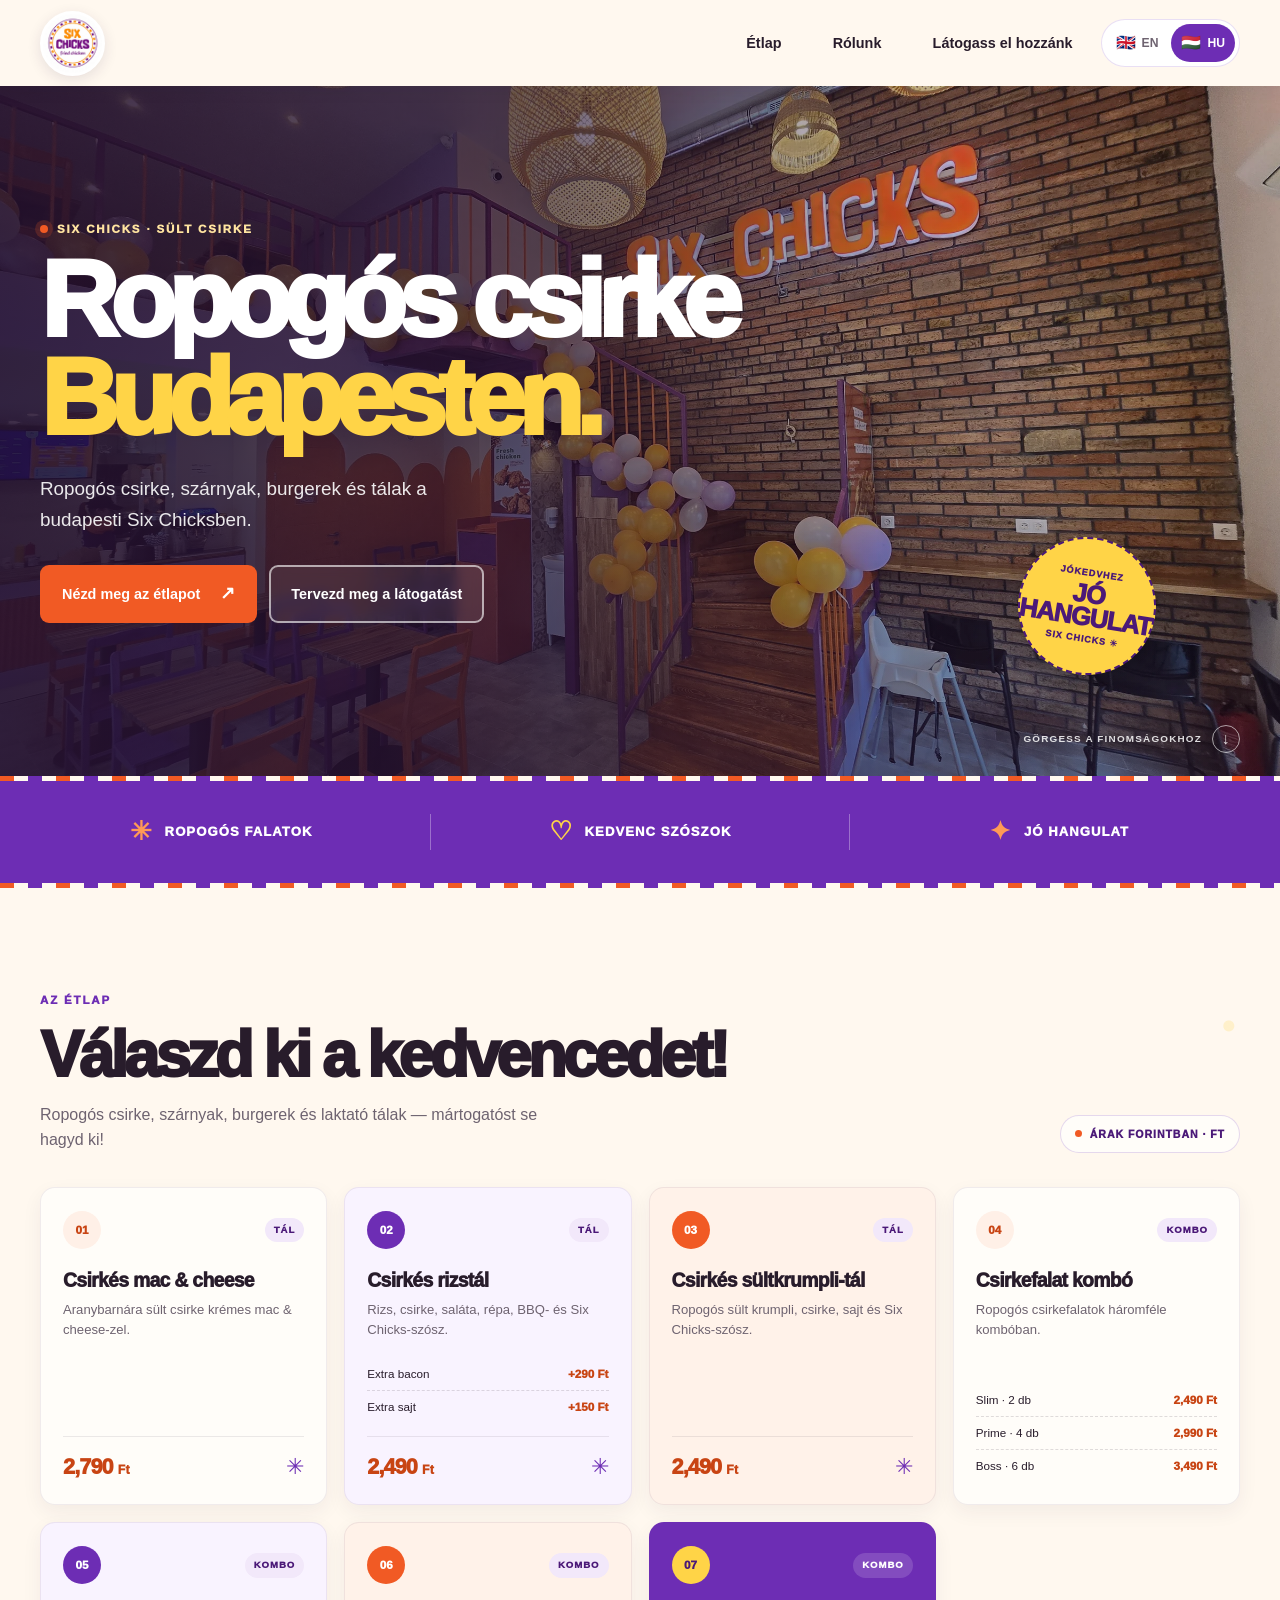
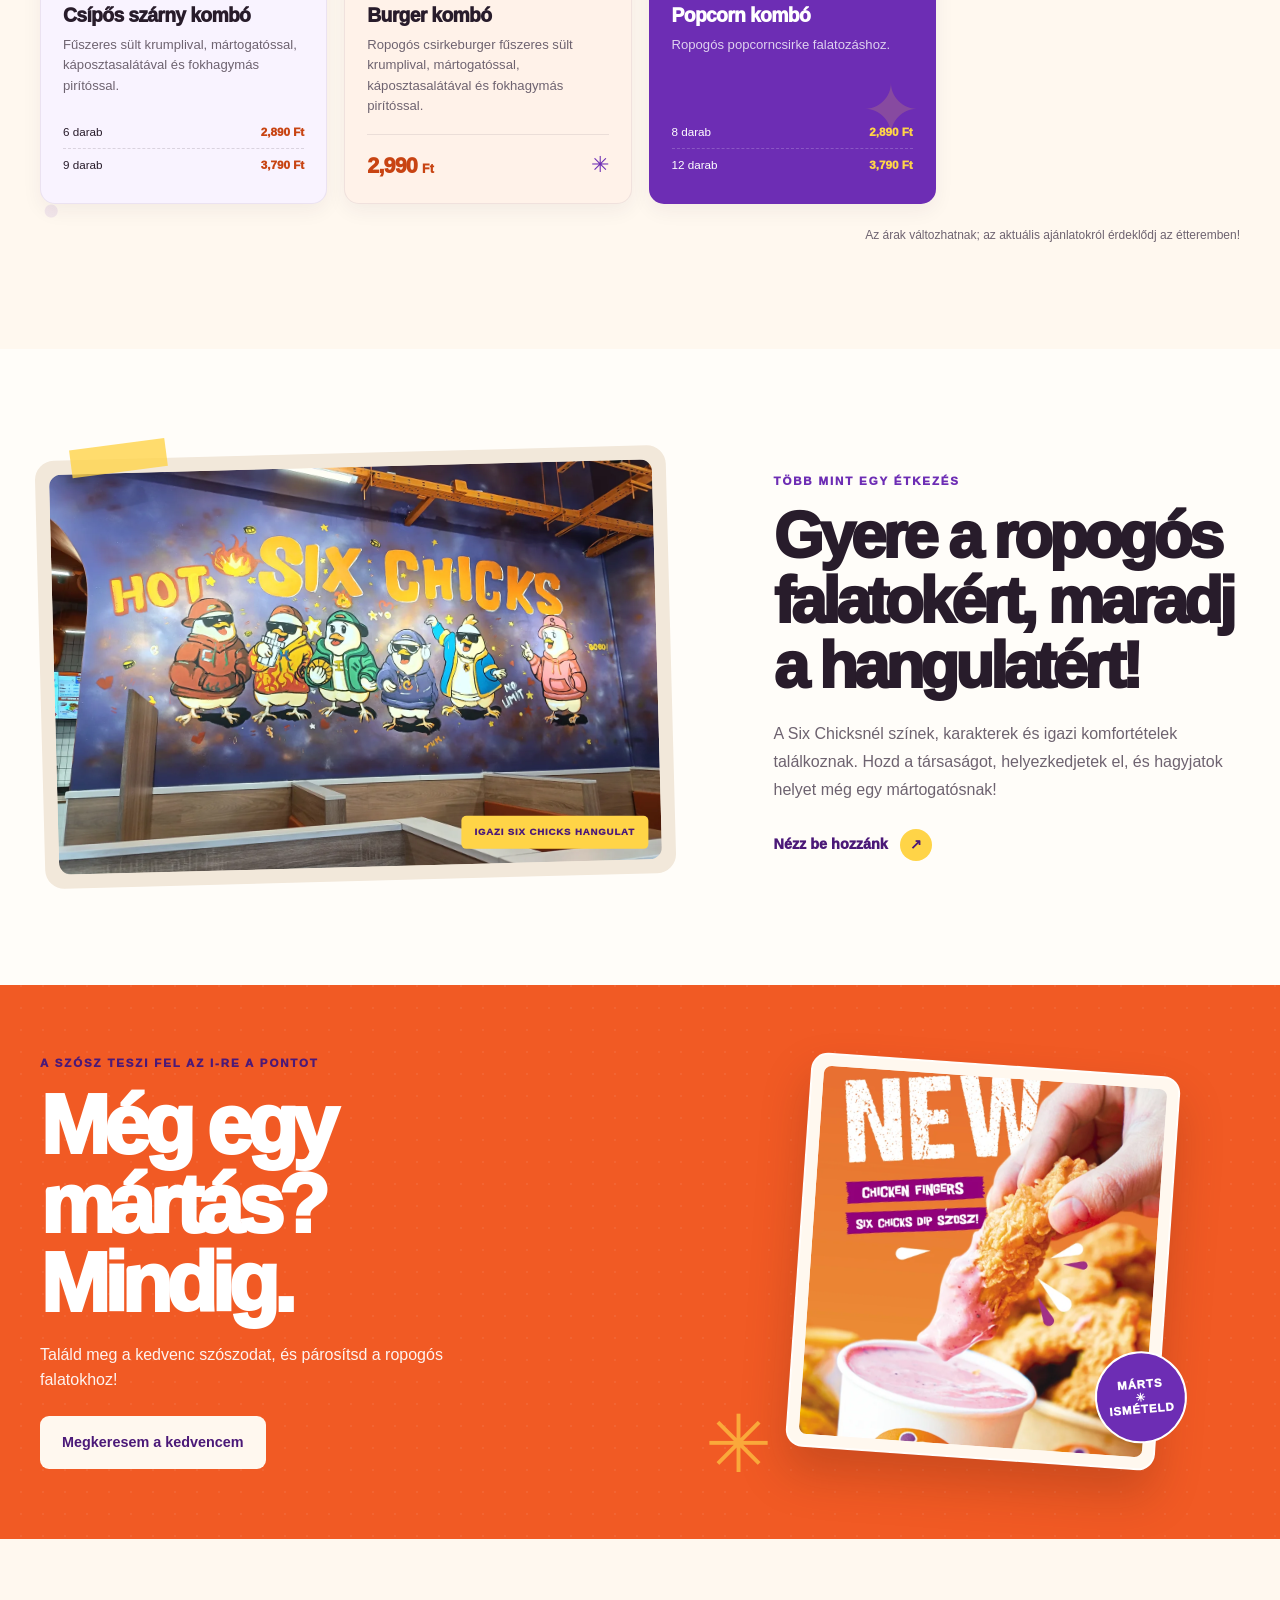
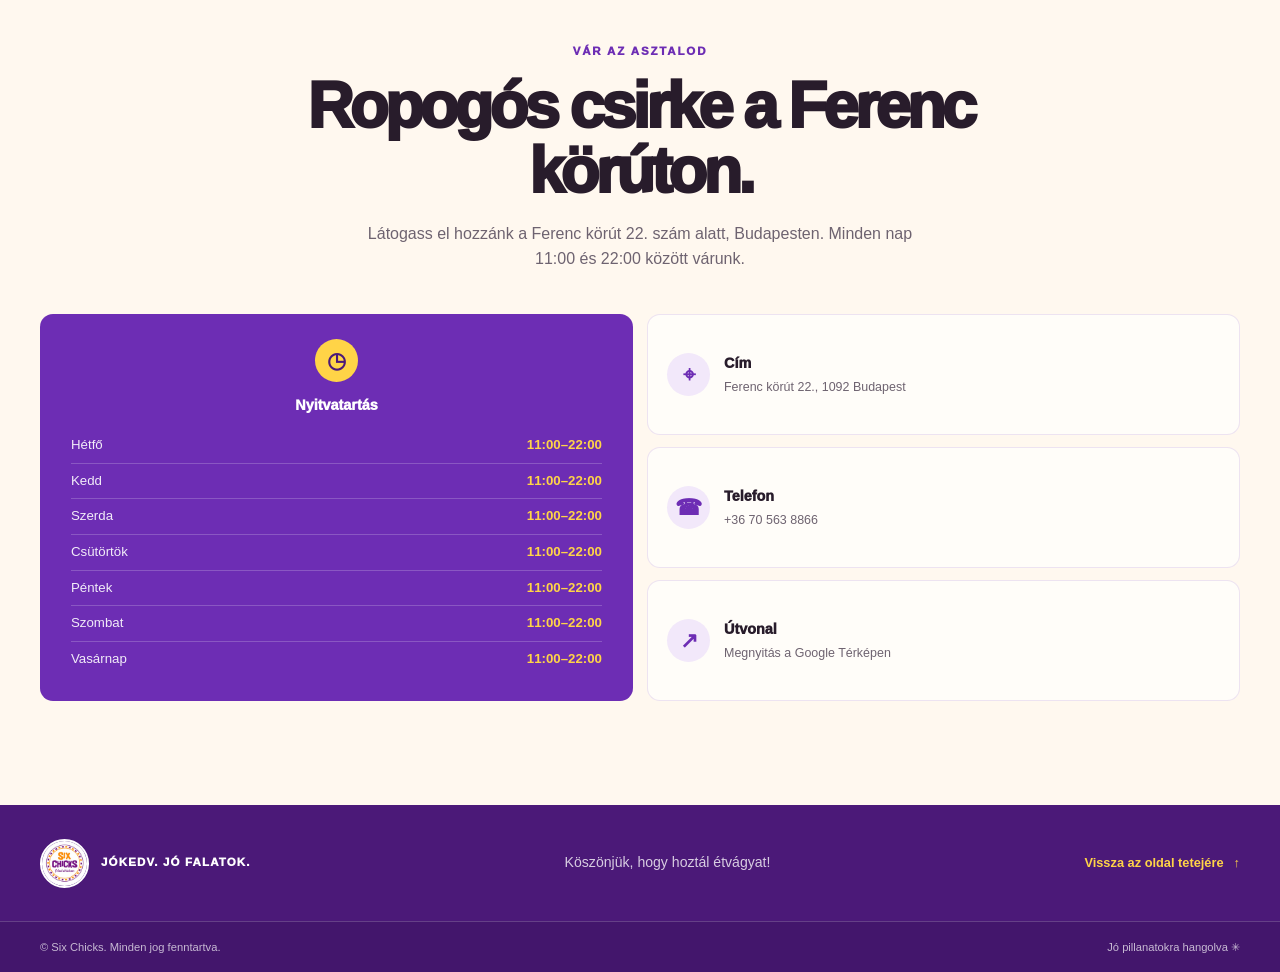
==== hu/index.html @ 2f2043c3 "Improve SEO with localized pages and structured data" ====
<!doctype html>
<html lang="hu">
  <head>
    <meta charset="utf-8">
    <meta name="viewport" content="width=device-width, initial-scale=1">
    <meta
      name="description"
      content="Ropogós csirke, szárnyak, burgerek és tálak a budapesti Six Chicksben. Nézd meg az étlapot, a mindennap 11:00–22:00 nyitvatartást és az útvonalat."
    >
    <meta name="theme-color" content="#fff8ef">
    <link rel="icon" href="../favicon.ico" type="image/x-icon">
    <title>Six Chicks | Ropogós sült csirke Budapesten</title>
    <link rel="canonical" href="https://sixchicks.hu/hu/">
    <link rel="alternate" hreflang="en" href="https://sixchicks.hu/">
    <link rel="alternate" hreflang="hu" href="https://sixchicks.hu/hu/">
    <link rel="alternate" hreflang="x-default" href="https://sixchicks.hu/">
    <meta property="og:type" content="website">
    <meta property="og:site_name" content="Six Chicks">
    <meta property="og:locale" content="hu_HU">
    <meta property="og:locale:alternate" content="en_GB">
    <meta property="og:title" content="Six Chicks | Ropogós sült csirke Budapesten">
    <meta property="og:description" content="Ropogós csirke, szárnyak, burgerek és tálak a budapesti Six Chicksben. Nézd meg az étlapot, a mindennap 11:00–22:00 nyitvatartást és az útvonalat.">
    <meta property="og:url" content="https://sixchicks.hu/hu/">
    <meta property="og:image" content="https://sixchicks.hu/six-chicks-hero.webp">
    <meta property="og:image:type" content="image/webp">
    <meta property="og:image:width" content="2400">
    <meta property="og:image:height" content="1351">
    <meta property="og:image:alt" content="A Six Chicks sültcsirke-étterem Budapesten">
    <meta name="twitter:card" content="summary_large_image">
    <meta name="twitter:title" content="Six Chicks | Ropogós sült csirke Budapesten">
    <meta name="twitter:description" content="Ropogós csirke, szárnyak, burgerek és tálak a budapesti Six Chicksben.">
    <meta name="twitter:image" content="https://sixchicks.hu/six-chicks-hero.webp">
    <meta name="twitter:image:alt" content="A Six Chicks sültcsirke-étterem Budapesten">
    <script type="application/ld+json">
      {
        "@context": "https://schema.org",
        "@type": "Restaurant",
        "name": "Six Chicks",
        "url": "https://sixchicks.hu/hu/",
        "image": "https://sixchicks.hu/six-chicks-hero.webp",
        "logo": "https://sixchicks.hu/logo_1.jpg",
        "description": "Ropogós csirke, szárnyak, burgerek és tálak Budapesten.",
        "inLanguage": "hu",
        "servesCuisine": "Fried chicken",
        "priceRange": "Ft 2,490–3,790",
        "telephone": "+36705638866",
        "address": {
          "@type": "PostalAddress",
          "streetAddress": "Ferenc körút 22.",
          "addressLocality": "Budapest",
          "postalCode": "1092",
          "addressCountry": "HU"
        },
        "openingHoursSpecification": {
          "@type": "OpeningHoursSpecification",
          "dayOfWeek": [
            "https://schema.org/Monday",
            "https://schema.org/Tuesday",
            "https://schema.org/Wednesday",
            "https://schema.org/Thursday",
            "https://schema.org/Friday",
            "https://schema.org/Saturday",
            "https://schema.org/Sunday"
          ],
          "opens": "11:00",
          "closes": "22:00"
        }
      }
    </script>
    <link rel="stylesheet" href="../styles.css">
    <script src="../script.js" defer></script>
  </head>
  <body>
    <a class="skip-link" href="#main">Ugrás a tartalomra</a>

    <header class="site-header">
      <div class="header-inner page-width">
        <a class="brand" href="#home" aria-label="Six Chicks — főoldal">
          <img src="../logo_1.jpg" alt="A Six Chicks sültcsirke-étterem logója">
        </a>

        <button
          class="nav-toggle"
          type="button"
          aria-controls="primary-nav"
          aria-expanded="false"
          aria-label="Navigáció megnyitása"
          data-open-label="Navigáció megnyitása"
          data-close-label="Navigáció bezárása"
        >
          <span></span>
          <span></span>
          <span></span>
        </button>

        <nav class="primary-nav" id="primary-nav" aria-label="Fő navigáció">
          <a href="#menu">Étlap</a>
          <a href="#story">Rólunk</a>
          <a href="#visit">Látogass el hozzánk</a>
        </nav>

        <div class="language-switch" role="group" aria-label="Nyelv kiválasztása">
          <a class="language-button" href="../" lang="en" hreflang="en" aria-label="English">
            <span aria-hidden="true">🇬🇧</span>
            <span>EN</span>
          </a>
          <a class="language-button is-active" href="./" lang="hu" aria-current="page" aria-label="Magyar">
            <span aria-hidden="true">🇭🇺</span>
            <span>HU</span>
          </a>
        </div>
      </div>
    </header>

    <main id="main">
      <section class="hero" id="home" aria-labelledby="hero-title">
        <img class="hero-photo" src="../six-chicks-hero.webp" alt="" aria-hidden="true" fetchpriority="high">
        <div class="hero-shade" aria-hidden="true"></div>
        <div class="hero-content page-width">
          <p class="eyebrow hero-eyebrow">
            <span class="eyebrow-dot" aria-hidden="true"></span>
            <span>SIX CHICKS · SÜLT CSIRKE</span>
          </p>
          <h1 id="hero-title">
            <span>Ropogós csirke</span>
            <span class="hero-title-accent">Budapesten.</span>
          </h1>
          <p class="hero-description">
            Ropogós csirke, szárnyak, burgerek és tálak a budapesti Six Chicksben.
          </p>
          <div class="hero-actions">
            <a class="button button-orange" href="#menu">
              <span>Nézd meg az étlapot</span>
              <span class="button-arrow" aria-hidden="true">↗</span>
            </a>
            <a class="button button-glass" href="#visit">Tervezd meg a látogatást</a>
          </div>
          <div class="hero-stamp" aria-hidden="true">
            <span class="stamp-top">JÓKEDVHEZ</span>
            <span class="stamp-main">JÓ<br>HANGULAT</span>
            <span class="stamp-bottom">SIX CHICKS ✳</span>
          </div>
        </div>
        <a class="hero-scroll" href="#highlights" aria-label="Görgess a kiemelt részekhez">
          <span>GÖRGESS A FINOMSÁGOKHOZ</span>
          <span aria-hidden="true">↓</span>
        </a>
      </section>

      <section class="highlights" id="highlights" aria-label="Six Chicks — kiemelt jellemzők">
        <div class="highlights-inner page-width">
          <div class="highlight-item"><span class="highlight-mark highlight-mark-orange" aria-hidden="true">✳</span><span>ROPOGÓS FALATOK</span></div>
          <span class="highlight-divider" aria-hidden="true"></span>
          <div class="highlight-item"><span class="highlight-mark" aria-hidden="true">♡</span><span>KEDVENC SZÓSZOK</span></div>
          <span class="highlight-divider" aria-hidden="true"></span>
          <div class="highlight-item"><span class="highlight-mark highlight-mark-orange" aria-hidden="true">✦</span><span>JÓ HANGULAT</span></div>
        </div>
      </section>

      <section class="menu-section section-pad" id="menu" aria-labelledby="menu-title">
        <div class="page-width">
          <div class="section-heading">
            <div>
              <p class="eyebrow eyebrow-purple">AZ ÉTLAP</p>
              <h2 id="menu-title">Válaszd ki a kedvencedet!</h2>
              <p class="section-intro">Ropogós csirke, szárnyak, burgerek és laktató tálak — mártogatóst se hagyd ki!</p>
            </div>
            <span class="menu-price-note">ÁRAK FORINTBAN · FT</span>
          </div>

          <div class="menu-grid">
            <article class="menu-card">
              <div class="menu-card-top"><span class="menu-card-number">01</span><span class="menu-card-tag">TÁL</span></div>
              <h3>Csirkés mac &amp; cheese</h3>
              <p class="menu-card-description">Aranybarnára sült csirke krémes mac &amp; cheese-zel.</p>
              <div class="menu-card-bottom"><span class="menu-price">2,790 <small>Ft</small></span><span class="menu-card-spark" aria-hidden="true">✳</span></div>
            </article>

            <article class="menu-card menu-card-purple">
              <div class="menu-card-top"><span class="menu-card-number">02</span><span class="menu-card-tag">TÁL</span></div>
              <h3>Csirkés rizstál</h3>
              <p class="menu-card-description">Rizs, csirke, saláta, répa, BBQ- és Six Chicks-szósz.</p>
              <ul class="menu-extras" aria-label="Kérhető extrák">
                <li><span>Extra bacon</span><strong>+290 Ft</strong></li>
                <li><span>Extra sajt</span><strong>+150 Ft</strong></li>
              </ul>
              <div class="menu-card-bottom"><span class="menu-price">2,490 <small>Ft</small></span><span class="menu-card-spark" aria-hidden="true">✳</span></div>
            </article>

            <article class="menu-card menu-card-orange">
              <div class="menu-card-top"><span class="menu-card-number">03</span><span class="menu-card-tag">TÁL</span></div>
              <h3>Csirkés sültkrumpli-tál</h3>
              <p class="menu-card-description">Ropogós sült krumpli, csirke, sajt és Six Chicks-szósz.</p>
              <div class="menu-card-bottom"><span class="menu-price">2,490 <small>Ft</small></span><span class="menu-card-spark" aria-hidden="true">✳</span></div>
            </article>

            <article class="menu-card">
              <div class="menu-card-top"><span class="menu-card-number">04</span><span class="menu-card-tag">KOMBO</span></div>
              <h3>Csirkefalat kombó</h3>
              <p class="menu-card-description">Ropogós csirkefalatok háromféle kombóban.</p>
              <ul class="menu-price-list">
                <li><span>Slim · 2 db</span><strong>2,490 Ft</strong></li>
                <li><span>Prime · 4 db</span><strong>2,990 Ft</strong></li>
                <li><span>Boss · 6 db</span><strong>3,490 Ft</strong></li>
              </ul>
            </article>

            <article class="menu-card menu-card-purple">
              <div class="menu-card-top"><span class="menu-card-number">05</span><span class="menu-card-tag">KOMBO</span></div>
              <h3>Csípős szárny kombó</h3>
              <p class="menu-card-description">Fűszeres sült krumplival, mártogatóssal, káposztasalátával és fokhagymás pirítóssal.</p>
              <ul class="menu-price-list">
                <li><span>6 darab</span><strong>2,890 Ft</strong></li>
                <li><span>9 darab</span><strong>3,790 Ft</strong></li>
              </ul>
            </article>

            <article class="menu-card menu-card-orange">
              <div class="menu-card-top"><span class="menu-card-number">06</span><span class="menu-card-tag">KOMBO</span></div>
              <h3>Burger kombó</h3>
              <p class="menu-card-description">Ropogós csirkeburger fűszeres sült krumplival, mártogatóssal, káposztasalátával és fokhagymás pirítóssal.</p>
              <div class="menu-card-bottom"><span class="menu-price">2,990 <small>Ft</small></span><span class="menu-card-spark" aria-hidden="true">✳</span></div>
            </article>

            <article class="menu-card menu-card-featured">
              <div class="menu-card-top"><span class="menu-card-number">07</span><span class="menu-card-tag">KOMBO</span></div>
              <h3>Popcorn kombó</h3>
              <p class="menu-card-description">Ropogós popcorncsirke falatozáshoz.</p>
              <ul class="menu-price-list">
                <li><span>8 darab</span><strong>2,890 Ft</strong></li>
                <li><span>12 darab</span><strong>3,790 Ft</strong></li>
              </ul>
              <span class="featured-star" aria-hidden="true">✦</span>
            </article>
          </div>
          <p class="menu-footnote">Az árak változhatnak; az aktuális ajánlatokról érdeklődj az étteremben!</p>
        </div>
      </section>

      <section class="story-section section-pad" id="story" aria-labelledby="story-title">
        <div class="story-layout page-width">
          <div class="story-image-wrap">
            <img class="story-image" src="../six-chicks-wallpaper.webp" alt="A Six Chicks karaktereit ábrázoló falfestmény az étteremben" loading="lazy">
            <span class="story-image-label">IGAZI SIX CHICKS HANGULAT</span>
          </div>
          <div class="story-copy">
            <p class="eyebrow eyebrow-purple">TÖBB MINT EGY ÉTKEZÉS</p>
            <h2 id="story-title">Gyere a ropogós falatokért, maradj a hangulatért!</h2>
            <p>A Six Chicksnél színek, karakterek és igazi komfortételek találkoznak. Hozd a társaságot, helyezkedjetek el, és hagyjatok helyet még egy mártogatósnak!</p>
            <a class="text-link" href="#visit"><span>Nézz be hozzánk</span><span aria-hidden="true">↗</span></a>
          </div>
        </div>
      </section>

      <section class="dip-section" aria-labelledby="dip-title">
        <div class="dip-inner page-width">
          <div class="dip-copy">
            <p class="eyebrow dip-eyebrow">A SZÓSZ TESZI FEL AZ I-RE A PONTOT</p>
            <h2 id="dip-title">Még egy mártás?<br>Mindig.</h2>
            <p>Találd meg a kedvenc szószodat, és párosítsd a ropogós falatokhoz!</p>
            <a class="button button-light" href="#menu">Megkeresem a kedvencem</a>
          </div>
          <div class="dip-image-frame">
            <img src="../six-chicks-dip.webp" alt="Ropogós csirkefalat mártogatása szószba" loading="lazy">
            <span class="dip-image-badge" aria-hidden="true">MÁRTS<br>✳<br>ISMÉTELD</span>
          </div>
          <span class="dip-decoration" aria-hidden="true">✳</span>
        </div>
      </section>

      <section class="visit-section section-pad" id="visit" aria-labelledby="visit-title">
        <div class="page-width">
          <div class="visit-heading">
            <p class="eyebrow eyebrow-purple">VÁR AZ ASZTALOD</p>
            <h2 id="visit-title">Ropogós csirke a Ferenc körúton.</h2>
            <p>Látogass el hozzánk a Ferenc körút 22. szám alatt, Budapesten. Minden nap 11:00 és 22:00 között várunk.</p>
          </div>
          <div class="visit-grid">
            <article class="visit-card visit-card-highlight hours-card">
              <span class="visit-icon" aria-hidden="true">◷</span>
              <h3>Nyitvatartás</h3>
              <ul class="hours-list" aria-label="Nyitvatartás">
                <li><span>Hétfő</span><span>11:00–22:00</span></li>
                <li><span>Kedd</span><span>11:00–22:00</span></li>
                <li><span>Szerda</span><span>11:00–22:00</span></li>
                <li><span>Csütörtök</span><span>11:00–22:00</span></li>
                <li><span>Péntek</span><span>11:00–22:00</span></li>
                <li><span>Szombat</span><span>11:00–22:00</span></li>
                <li><span>Vasárnap</span><span>11:00–22:00</span></li>
              </ul>
            </article>
            <div class="visit-details">
              <article class="visit-card">
                <span class="visit-icon" aria-hidden="true">⌖</span>
                <h3>Cím</h3>
                <p>Ferenc körút 22., 1092 Budapest</p>
              </article>
              <article class="visit-card">
                <span class="visit-icon" aria-hidden="true">☎</span>
                <h3>Telefon</h3>
                <p><a class="contact-link" href="tel:+36705638866">+36 70 563 8866</a></p>
              </article>
              <article class="visit-card">
                <span class="visit-icon" aria-hidden="true">↗</span>
                <h3>Útvonal</h3>
                <p><a class="contact-link" href="https://www.google.com/maps/dir/?api=1&amp;destination=Six+Chicks%2C+Ferenc+k%C3%B6r%C3%BAt+22%2C+1092+Budapest%2C+Hungary" target="_blank" rel="noopener noreferrer">Megnyitás a Google Térképen</a></p>
              </article>
            </div>
          </div>
        </div>
      </section>
    </main>

    <footer class="site-footer">
      <div class="footer-main page-width">
        <a class="footer-brand" href="#home" aria-label="Six Chicks — vissza az oldal tetejére">
          <img src="../logo_1.jpg" alt="" aria-hidden="true" loading="lazy">
          <span>JÓKEDV. JÓ FALATOK.</span>
        </a>
        <p>Köszönjük, hogy hoztál étvágyat!</p>
        <a class="back-to-top" href="#home"><span>Vissza az oldal tetejére</span><span aria-hidden="true">↑</span></a>
      </div>
      <div class="footer-bottom">
        <div class="page-width footer-bottom-inner">
          <span>© Six Chicks. Minden jog fenntartva.</span>
          <span>Jó pillanatokra hangolva ✳</span>
        </div>
      </div>
    </footer>
  </body>
</html>
---- styles.css ----
:root {
  color-scheme: light;
  --cream: #fff8ef;
  --cream-deep: #f2e8da;
  --paper: #fffdf9;
  --orange: #f15a24;
  --orange-deep: #c84413;
  --purple: #6d2db4;
  --purple-deep: #4b1978;
  --ink: #281c2b;
  --muted: #6e6370;
  --gold: #ffd447;
  --white: #fff;
  --shadow: 0 18px 48px rgb(62 34 55 / 10%);
  --page-width: 1200px;
}

* {
  box-sizing: border-box;
}

html {
  scroll-behavior: smooth;
  scroll-padding-top: 94px;
}

body {
  margin: 0;
  background: var(--cream);
  color: var(--ink);
  font-family: "Trebuchet MS", Arial, sans-serif;
  line-height: 1.55;
  -webkit-font-smoothing: antialiased;
}

img {
  display: block;
  max-width: 100%;
}

a {
  color: inherit;
}

button,
a {
  -webkit-tap-highlight-color: transparent;
}

button {
  font: inherit;
}

::selection {
  background: var(--gold);
  color: var(--ink);
}

.page-width {
  width: min(var(--page-width), calc(100% - 48px));
  margin-inline: auto;
}

.skip-link {
  position: fixed;
  z-index: 20;
  top: 12px;
  left: 12px;
  padding: 10px 16px;
  transform: translateY(-160%);
  border-radius: 999px;
  background: var(--purple-deep);
  color: var(--white);
  font-weight: 800;
  text-decoration: none;
}

.skip-link:focus {
  transform: translateY(0);
}

:focus-visible {
  outline: 3px solid var(--orange);
  outline-offset: 4px;
}

.site-header {
  position: sticky;
  z-index: 10;
  top: 0;
  background: rgb(255 248 239 / 95%);
  box-shadow: 0 2px 18px rgb(40 28 43 / 7%);
  backdrop-filter: blur(14px);
}

.header-inner {
  display: flex;
  min-height: 86px;
  align-items: center;
  justify-content: space-between;
  gap: 28px;
}

.brand {
  display: inline-flex;
  width: 65px;
  height: 65px;
  flex: 0 0 auto;
  overflow: hidden;
  align-items: center;
  justify-content: center;
  border: 3px solid var(--white);
  border-radius: 50%;
  background: var(--white);
  box-shadow: 0 4px 14px rgb(61 31 76 / 12%);
}

.brand img {
  width: 100%;
  height: 100%;
  border-radius: 50%;
  object-fit: cover;
}

.primary-nav {
  display: flex;
  align-items: center;
  gap: clamp(24px, 4vw, 54px);
  margin-left: auto;
}

.primary-nav a {
  position: relative;
  padding-block: 9px;
  color: var(--ink);
  font-size: 0.9rem;
  font-weight: 800;
  text-decoration: none;
  transition: color 160ms ease;
}

.primary-nav a::after {
  position: absolute;
  right: 0;
  bottom: 2px;
  left: 0;
  height: 2px;
  transform: scaleX(0);
  transform-origin: left;
  background: var(--orange);
  content: "";
  transition: transform 160ms ease;
}

.primary-nav a:hover {
  color: var(--purple);
}

.primary-nav a:hover::after {
  transform: scaleX(1);
}

.language-switch {
  display: flex;
  flex: 0 0 auto;
  align-items: center;
  gap: 3px;
  padding: 4px;
  border: 1px solid rgb(109 45 180 / 15%);
  border-radius: 999px;
  background: var(--white);
}

.language-button {
  display: inline-flex;
  min-width: 58px;
  min-height: 38px;
  align-items: center;
  justify-content: center;
  gap: 6px;
  padding: 6px 10px;
  border: 0;
  border-radius: 999px;
  background: transparent;
  color: var(--muted);
  cursor: pointer;
  font-size: 0.76rem;
  font-weight: 900;
  text-decoration: none;
  transition: background 160ms ease, color 160ms ease, transform 160ms ease;
}

.language-button > span:first-child {
  font-size: 1rem;
  line-height: 1;
}

.language-button:hover {
  color: var(--purple-deep);
}

.language-button.is-active {
  background: var(--purple);
  color: var(--white);
}

.language-button:active {
  transform: scale(0.96);
}

.nav-toggle {
  display: none;
}

.hero {
  position: relative;
  display: flex;
  min-height: min(690px, calc(100svh - 86px));
  overflow: hidden;
  align-items: center;
  background: var(--purple-deep);
  color: var(--white);
  isolation: isolate;
}

.hero-photo,
.hero-shade {
  position: absolute;
  z-index: -1;
  inset: 0;
  width: 100%;
  height: 100%;
}

.hero-photo {
  object-fit: cover;
  object-position: center 52%;
}

.hero-shade {
  background:
    linear-gradient(90deg, rgb(37 17 47 / 88%) 0%, rgb(37 17 47 / 75%) 34%, rgb(37 17 47 / 28%) 70%, rgb(37 17 47 / 8%) 100%),
    linear-gradient(0deg, rgb(37 17 47 / 35%), transparent 45%);
}

.hero-content {
  position: relative;
  padding-block: 112px 130px;
}

.eyebrow {
  margin: 0 0 15px;
  color: var(--orange-deep);
  font-size: 0.72rem;
  font-weight: 1000;
  letter-spacing: 0.16em;
  line-height: 1.4;
  text-transform: uppercase;
}

.hero-eyebrow {
  display: flex;
  align-items: center;
  gap: 9px;
  color: #ffe4a0;
}

.eyebrow-dot {
  width: 8px;
  height: 8px;
  border-radius: 50%;
  background: var(--orange);
  box-shadow: 0 0 0 5px rgb(241 90 36 / 20%);
}

.hero h1 {
  max-width: 740px;
  margin: 0;
  font-size: clamp(3.4rem, 8.4vw, 7.2rem);
  font-weight: 1000;
  letter-spacing: -0.075em;
  line-height: 0.91;
}

.hero h1 > span {
  display: block;
}

.hero-title-accent {
  color: var(--gold);
}

.hero-description {
  max-width: 465px;
  margin: 25px 0 0;
  color: rgb(255 255 255 / 90%);
  font-size: clamp(1rem, 1.6vw, 1.18rem);
  line-height: 1.65;
}

.hero-actions {
  display: flex;
  flex-wrap: wrap;
  gap: 12px;
  margin-top: 30px;
}

.button {
  display: inline-flex;
  min-height: 52px;
  align-items: center;
  justify-content: center;
  gap: 20px;
  padding: 13px 20px;
  border: 2px solid transparent;
  border-radius: 9px;
  font-size: 0.9rem;
  font-weight: 900;
  text-decoration: none;
  transition: transform 160ms ease, box-shadow 160ms ease, background 160ms ease;
}

.button:hover {
  transform: translateY(-2px);
  box-shadow: 0 10px 22px rgb(25 10 37 / 20%);
}

.button-orange {
  background: var(--orange);
  color: var(--white);
}

.button-orange:hover {
  background: var(--orange-deep);
}

.button-arrow {
  font-size: 1.1rem;
}

.button-glass {
  border-color: rgb(255 255 255 / 60%);
  background: rgb(255 255 255 / 8%);
  color: var(--white);
  backdrop-filter: blur(6px);
}

.button-glass:hover {
  background: rgb(255 255 255 / 18%);
}

.hero-stamp {
  position: absolute;
  right: 7%;
  bottom: 78px;
  display: flex;
  width: 138px;
  height: 138px;
  transform: rotate(9deg);
  flex-direction: column;
  align-items: center;
  justify-content: center;
  border: 2px dashed var(--purple-deep);
  border-radius: 50%;
  background: var(--gold);
  color: var(--purple-deep);
  text-align: center;
  box-shadow: 0 8px 25px rgb(0 0 0 / 20%);
}

.stamp-top,
.stamp-bottom {
  font-size: 0.57rem;
  font-weight: 1000;
  letter-spacing: 0.1em;
}

.stamp-main {
  margin: 3px 0;
  font-size: 1.6rem;
  font-weight: 1000;
  letter-spacing: -0.04em;
  line-height: 0.9;
  white-space: pre-line;
}

.hero-scroll {
  position: absolute;
  right: max(24px, calc((100vw - var(--page-width)) / 2));
  bottom: 23px;
  display: flex;
  align-items: center;
  gap: 10px;
  color: rgb(255 255 255 / 85%);
  font-size: 0.62rem;
  font-weight: 900;
  letter-spacing: 0.12em;
  text-decoration: none;
}

.hero-scroll span:last-child {
  display: grid;
  width: 28px;
  height: 28px;
  place-items: center;
  border: 1px solid rgb(255 255 255 / 60%);
  border-radius: 50%;
  font-size: 1rem;
}

.highlights {
  position: relative;
  background: var(--purple);
  color: var(--white);
}

.highlights::before,
.highlights::after {
  position: absolute;
  right: 0;
  left: 0;
  height: 5px;
  background: repeating-linear-gradient(90deg, var(--orange) 0 14px, var(--cream) 14px 28px, var(--purple) 28px 42px, var(--cream) 42px 56px);
  content: "";
}

.highlights::before {
  top: 0;
}

.highlights::after {
  bottom: 0;
}

.highlights-inner {
  display: grid;
  min-height: 112px;
  grid-template-columns: 1fr auto 1fr auto 1fr;
  align-items: center;
  gap: 28px;
  padding-block: 16px;
}

.highlight-item {
  display: flex;
  align-items: center;
  justify-content: center;
  gap: 12px;
  font-size: 0.82rem;
  font-weight: 1000;
  letter-spacing: 0.08em;
}

.highlight-mark {
  color: var(--gold);
  font-size: 1.6rem;
  line-height: 1;
}

.highlight-mark-orange {
  color: #ff9a56;
}

.highlight-divider {
  width: 1px;
  height: 36px;
  background: rgb(255 255 255 / 32%);
}

.section-pad {
  padding-block: 104px;
}

.menu-section {
  position: relative;
  overflow: hidden;
  background:
    radial-gradient(circle at 96% 13%, rgb(255 212 71 / 22%) 0 5px, transparent 6px),
    radial-gradient(circle at 4% 87%, rgb(109 45 180 / 9%) 0 6px, transparent 7px),
    var(--cream);
}

.section-heading {
  display: flex;
  align-items: end;
  justify-content: space-between;
  gap: 30px;
  margin-bottom: 34px;
}

.eyebrow-purple {
  color: var(--purple);
}

.section-heading h2,
.story-copy h2,
.visit-heading h2 {
  margin: 0;
  font-size: clamp(2.3rem, 5vw, 4.2rem);
  font-weight: 1000;
  letter-spacing: -0.065em;
  line-height: 1.02;
}

.section-intro {
  max-width: 530px;
  margin: 15px 0 0;
  color: var(--muted);
  font-size: 1rem;
}

.menu-price-note {
  display: inline-flex;
  flex: 0 0 auto;
  align-items: center;
  gap: 8px;
  padding: 10px 14px;
  border: 1px solid rgb(109 45 180 / 18%);
  border-radius: 999px;
  background: var(--paper);
  color: var(--purple-deep);
  font-size: 0.66rem;
  font-weight: 1000;
  letter-spacing: 0.09em;
}

.menu-price-note::before {
  width: 7px;
  height: 7px;
  border-radius: 50%;
  background: var(--orange);
  content: "";
}

.menu-grid {
  display: grid;
  grid-template-columns: repeat(4, minmax(0, 1fr));
  align-items: stretch;
  gap: 17px;
}

.menu-card {
  position: relative;
  display: flex;
  min-height: 260px;
  overflow: hidden;
  flex-direction: column;
  padding: 23px 22px 20px;
  border: 1px solid rgb(71 33 82 / 8%);
  border-radius: 15px;
  background: var(--paper);
  box-shadow: 0 7px 20px rgb(58 31 66 / 6%);
  transition: transform 180ms ease, box-shadow 180ms ease;
}

.menu-card:hover {
  transform: translateY(-5px);
  box-shadow: var(--shadow);
}

.menu-card-top {
  display: flex;
  align-items: center;
  justify-content: space-between;
  gap: 12px;
}

.menu-card-number {
  display: grid;
  width: 38px;
  height: 38px;
  place-items: center;
  border-radius: 50%;
  background: #fff0e7;
  color: var(--orange-deep);
  font-size: 0.73rem;
  font-weight: 1000;
}

.menu-card-tag {
  padding: 5px 9px;
  border-radius: 999px;
  background: #f2e8fa;
  color: var(--purple-deep);
  font-size: 0.6rem;
  font-weight: 1000;
  letter-spacing: 0.1em;
}

.menu-card h3 {
  margin: 21px 0 8px;
  font-size: 1.21rem;
  font-weight: 1000;
  letter-spacing: -0.035em;
  line-height: 1.12;
}

.menu-card-description {
  margin: 0 0 18px;
  color: var(--muted);
  font-size: 0.82rem;
  line-height: 1.55;
}

.menu-card-bottom {
  display: flex;
  align-items: center;
  justify-content: space-between;
  gap: 10px;
  margin-top: auto;
  padding-top: 13px;
  border-top: 1px solid rgb(40 28 43 / 9%);
}

.menu-price {
  color: var(--orange-deep);
  font-size: 1.35rem;
  font-weight: 1000;
  letter-spacing: -0.04em;
}

.menu-price small {
  font-size: 0.77rem;
  letter-spacing: 0;
}

.menu-card-spark {
  color: var(--purple);
  font-size: 1.4rem;
}

.menu-extras,
.menu-price-list {
  display: grid;
  gap: 0;
  margin: 0 0 2px;
  padding: 0;
  list-style: none;
}

.menu-extras {
  margin-top: auto;
  padding-bottom: 10px;
}

.menu-extras li,
.menu-price-list li {
  display: flex;
  align-items: baseline;
  justify-content: space-between;
  gap: 8px;
  padding-block: 7px;
  border-bottom: 1px dashed rgb(40 28 43 / 15%);
  font-size: 0.73rem;
}

.menu-extras li:last-child,
.menu-price-list li:last-child {
  border-bottom: 0;
}

.menu-extras strong,
.menu-price-list strong {
  flex: 0 0 auto;
  color: var(--orange-deep);
  font-size: 0.73rem;
  font-weight: 1000;
}

.menu-price-list {
  margin-top: auto;
}

.menu-card-purple {
  background: #f9f3ff;
}

.menu-card-purple .menu-card-number {
  background: var(--purple);
  color: var(--white);
}

.menu-card-orange {
  background: #fff2e9;
}

.menu-card-orange .menu-card-number {
  background: var(--orange);
  color: var(--white);
}

.menu-card-featured {
  border-color: rgb(109 45 180 / 20%);
  background: var(--purple);
  color: var(--white);
}

.menu-card-featured .menu-card-number {
  background: var(--gold);
  color: var(--purple-deep);
}

.menu-card-featured .menu-card-tag {
  background: rgb(255 255 255 / 15%);
  color: var(--white);
}

.menu-card-featured .menu-card-description {
  color: rgb(255 255 255 / 78%);
}

.menu-card-featured .menu-price-list li {
  border-color: rgb(255 255 255 / 20%);
}

.menu-card-featured .menu-price-list strong {
  color: var(--gold);
}

.featured-star {
  position: absolute;
  right: 15px;
  bottom: 57px;
  color: rgb(255 212 71 / 18%);
  font-size: 4.3rem;
  line-height: 1;
}

.menu-footnote {
  margin: 22px 0 0;
  color: var(--muted);
  font-size: 0.75rem;
  text-align: right;
}

.story-section {
  position: relative;
  background: var(--paper);
}

.story-layout {
  display: grid;
  grid-template-columns: minmax(0, 1.15fr) minmax(280px, 0.85fr);
  align-items: center;
  gap: clamp(40px, 8vw, 106px);
}

.story-image-wrap {
  position: relative;
  min-height: 400px;
  padding: 14px;
  border-radius: 19px;
  background: var(--cream-deep);
  transform: rotate(-1.5deg);
}

.story-image-wrap::before {
  position: absolute;
  z-index: 0;
  top: -15px;
  left: 36px;
  width: 96px;
  height: 28px;
  transform: rotate(-6deg);
  background: rgb(255 212 71 / 78%);
  content: "";
}

.story-image {
  width: 100%;
  height: 400px;
  border-radius: 12px;
  object-fit: cover;
  object-position: center;
}

.story-image-label {
  position: absolute;
  right: 28px;
  bottom: 27px;
  padding: 9px 13px;
  border-radius: 5px;
  background: var(--gold);
  color: var(--purple-deep);
  font-size: 0.6rem;
  font-weight: 1000;
  letter-spacing: 0.09em;
  transform: rotate(1.5deg);
}

.story-copy h2 {
  max-width: 560px;
  color: var(--ink);
}

.story-copy > p:not(.eyebrow) {
  max-width: 520px;
  margin: 20px 0 0;
  color: var(--muted);
  font-size: 1rem;
  line-height: 1.75;
}

.text-link {
  display: inline-flex;
  align-items: center;
  gap: 12px;
  margin-top: 25px;
  color: var(--purple-deep);
  font-size: 0.9rem;
  font-weight: 1000;
  text-decoration: none;
}

.text-link span:last-child {
  display: grid;
  width: 32px;
  height: 32px;
  place-items: center;
  border-radius: 50%;
  background: var(--gold);
  transition: transform 160ms ease;
}

.text-link:hover span:last-child {
  transform: translate(3px, -3px);
}

.dip-section {
  position: relative;
  overflow: hidden;
  background: var(--orange);
  color: var(--white);
}

.dip-section::before {
  position: absolute;
  inset: 0;
  background-image: radial-gradient(rgb(255 255 255 / 14%) 1.4px, transparent 1.4px);
  background-position: 10px 12px;
  background-size: 22px 22px;
  content: "";
  opacity: 0.45;
  pointer-events: none;
}

.dip-inner {
  position: relative;
  display: grid;
  min-height: 450px;
  grid-template-columns: 1fr 0.82fr;
  align-items: center;
  gap: 60px;
  padding-block: 70px;
}

.dip-copy {
  position: relative;
  z-index: 1;
  max-width: 540px;
}

.dip-eyebrow {
  color: var(--purple-deep);
}

.dip-copy h2 {
  margin: 0;
  color: var(--white);
  font-size: clamp(3rem, 6.5vw, 5.5rem);
  font-weight: 1000;
  letter-spacing: -0.07em;
  line-height: 0.95;
  white-space: pre-line;
}

.dip-copy > p:not(.eyebrow) {
  max-width: 440px;
  margin: 20px 0 24px;
  color: rgb(255 255 255 / 93%);
  font-size: 1rem;
}

.button-light {
  background: var(--cream);
  color: var(--purple-deep);
}

.button-light:hover {
  background: var(--white);
}

.dip-image-frame {
  position: relative;
  width: min(100%, 370px);
  height: 395px;
  justify-self: center;
  padding: 11px;
  transform: rotate(4deg);
  border: 2px solid rgb(255 255 255 / 75%);
  border-radius: 17px;
  background: var(--cream);
  box-shadow: 0 25px 45px rgb(95 31 15 / 25%);
}

.dip-image-frame img {
  width: 100%;
  height: 100%;
  border-radius: 8px;
  object-fit: cover;
  object-position: center 43%;
}

.dip-image-badge {
  position: absolute;
  right: -30px;
  bottom: 25px;
  display: grid;
  width: 92px;
  height: 92px;
  place-content: center;
  transform: rotate(-9deg);
  border: 2px solid var(--white);
  border-radius: 50%;
  background: var(--purple);
  color: var(--white);
  font-size: 0.72rem;
  font-weight: 1000;
  letter-spacing: 0.08em;
  line-height: 1.1;
  text-align: center;
}

.dip-decoration {
  position: absolute;
  right: 39%;
  bottom: 32px;
  color: rgb(255 212 71 / 65%);
  font-size: 5rem;
}

.visit-section {
  background: var(--cream);
}

.visit-heading {
  max-width: 770px;
  margin: 0 auto 42px;
  text-align: center;
}

.visit-heading h2 {
  color: var(--ink);
}

.visit-heading > p:last-child {
  max-width: 580px;
  margin: 18px auto 0;
  color: var(--muted);
}

.visit-grid {
  display: grid;
  grid-template-columns: minmax(0, 1fr) minmax(0, 1fr);
  gap: 14px;
}

.visit-details {
  display: grid;
  grid-template-columns: 1fr;
  gap: 12px;
}

.visit-details .visit-card {
  display: grid;
  min-height: 94px;
  grid-template-columns: 43px minmax(0, 1fr);
  grid-template-rows: auto auto;
  align-content: center;
  align-items: center;
  column-gap: 14px;
  padding: 16px 19px;
  text-align: left;
}

.visit-details .visit-icon {
  grid-row: 1 / span 2;
  margin: 0;
}

.visit-details .visit-card h3 {
  align-self: end;
}

.visit-details .visit-card p {
  align-self: start;
  margin-top: 3px;
}

.visit-card {
  min-height: 110px;
  padding: 24px 21px;
  border: 1px solid rgb(109 45 180 / 12%);
  border-radius: 13px;
  background: var(--paper);
  text-align: center;
}

.visit-card-highlight {
  background: var(--purple);
  color: var(--white);
}

.visit-icon {
  display: grid;
  width: 43px;
  height: 43px;
  margin: 0 auto 12px;
  place-items: center;
  border-radius: 50%;
  background: #f2e8fa;
  color: var(--purple);
  font-size: 1.35rem;
  font-weight: 900;
}

.visit-card-highlight .visit-icon {
  background: var(--gold);
  color: var(--purple-deep);
}

.visit-card h3 {
  margin: 0;
  font-size: 0.9rem;
  font-weight: 1000;
}

.visit-card p {
  margin: 8px 0 0;
  color: var(--muted);
  font-size: 0.78rem;
}

.contact-link {
  color: inherit;
  text-decoration-color: transparent;
  text-underline-offset: 3px;
  transition: text-decoration-color 160ms ease;
}

.contact-link:hover {
  text-decoration-color: currentColor;
}

.visit-card-highlight p {
  color: rgb(255 255 255 / 82%);
}

.hours-card {
  padding: 24px 30px;
}

.hours-list {
  display: grid;
  gap: 0;
  margin: 12px 0 0;
  padding: 0;
  list-style: none;
}

.hours-list li {
  display: flex;
  align-items: center;
  justify-content: space-between;
  gap: 14px;
  padding: 7px 0;
  border-bottom: 1px solid rgb(255 255 255 / 20%);
  color: rgb(255 255 255 / 91%);
  font-size: 0.83rem;
}

.hours-list li:last-child {
  border-bottom: 0;
}

.hours-list li span:last-child {
  flex: 0 0 auto;
  color: var(--gold);
  font-weight: 900;
}

.site-footer {
  background: var(--purple-deep);
  color: var(--white);
}

.footer-main {
  display: flex;
  min-height: 116px;
  align-items: center;
  justify-content: space-between;
  gap: 24px;
  padding-block: 20px;
}

.footer-brand {
  display: inline-flex;
  align-items: center;
  gap: 12px;
  color: var(--white);
  font-size: 0.72rem;
  font-weight: 1000;
  letter-spacing: 0.1em;
  text-decoration: none;
}

.footer-brand img {
  width: 49px;
  height: 49px;
  border: 2px solid var(--white);
  border-radius: 50%;
  background: var(--white);
  object-fit: cover;
}

.footer-main > p {
  margin: 0;
  color: rgb(255 255 255 / 78%);
  font-size: 0.88rem;
}

.back-to-top {
  display: inline-flex;
  align-items: center;
  gap: 10px;
  color: var(--gold);
  font-size: 0.8rem;
  font-weight: 900;
  text-decoration: none;
}

.footer-bottom {
  border-top: 1px solid rgb(255 255 255 / 18%);
  background: rgb(0 0 0 / 10%);
}

.footer-bottom-inner {
  display: flex;
  min-height: 50px;
  align-items: center;
  justify-content: space-between;
  gap: 16px;
  color: rgb(255 255 255 / 70%);
  font-size: 0.7rem;
}

@media (max-width: 1000px) {
  .menu-grid {
    grid-template-columns: repeat(3, minmax(0, 1fr));
  }

  .visit-grid {
    grid-template-columns: repeat(2, minmax(0, 1fr));
  }

  .hero-stamp {
    right: 3%;
  }
}

@media (max-width: 760px) {
  html {
    scroll-padding-top: 78px;
  }

  .page-width {
    width: min(100% - 36px, var(--page-width));
  }

  .header-inner {
    min-height: 72px;
    gap: 12px;
  }

  .brand {
    width: 54px;
    height: 54px;
  }

  .nav-toggle {
    display: flex;
    width: 42px;
    height: 42px;
    flex: 0 0 auto;
    flex-direction: column;
    align-items: center;
    justify-content: center;
    gap: 5px;
    margin-left: auto;
    padding: 0;
    border: 0;
    border-radius: 50%;
    background: transparent;
    cursor: pointer;
  }

  .nav-toggle span {
    width: 20px;
    height: 2px;
    border-radius: 2px;
    background: var(--purple-deep);
    transition: transform 160ms ease, opacity 160ms ease;
  }

  .site-header.is-menu-open .nav-toggle span:first-child {
    transform: translateY(7px) rotate(45deg);
  }

  .site-header.is-menu-open .nav-toggle span:nth-child(2) {
    opacity: 0;
  }

  .site-header.is-menu-open .nav-toggle span:last-child {
    transform: translateY(-7px) rotate(-45deg);
  }

  .primary-nav {
    position: absolute;
    top: 100%;
    right: 0;
    left: 0;
    display: none;
    align-items: stretch;
    gap: 0;
    margin: 0;
    padding: 8px 18px 17px;
    border-top: 1px solid rgb(109 45 180 / 12%);
    background: var(--cream);
    box-shadow: 0 15px 20px rgb(40 28 43 / 8%);
  }

  .site-header.is-menu-open .primary-nav {
    display: flex;
    flex-direction: column;
  }

  .primary-nav a {
    padding: 13px 10px;
    border-bottom: 1px solid rgb(109 45 180 / 10%);
  }

  .primary-nav a::after {
    display: none;
  }

  .language-switch {
    gap: 1px;
    padding: 3px;
  }

  .language-button {
    min-width: 49px;
    min-height: 36px;
    gap: 4px;
    padding-inline: 7px;
    font-size: 0.69rem;
  }

  .hero {
    min-height: 630px;
    min-height: min(730px, calc(100svh - 72px));
    align-items: flex-end;
  }

  .hero-photo {
    object-position: 60% center;
  }

  .hero-shade {
    background:
      linear-gradient(0deg, rgb(37 17 47 / 91%) 0%, rgb(37 17 47 / 79%) 45%, rgb(37 17 47 / 28%) 100%),
      linear-gradient(90deg, rgb(37 17 47 / 20%), transparent 75%);
  }

  .hero-content {
    padding-top: 180px;
    padding-bottom: 104px;
  }

  .hero h1 {
    max-width: 600px;
    font-size: clamp(3.4rem, 12vw, 6rem);
  }

  .hero-description {
    max-width: 430px;
    margin-top: 19px;
    font-size: 1rem;
  }

  .hero-stamp {
    top: 34px;
    right: 26px;
    bottom: auto;
    width: 108px;
    height: 108px;
  }

  .stamp-main {
    font-size: 1.25rem;
  }

  .stamp-top,
  .stamp-bottom {
    font-size: 0.48rem;
  }

  .hero-scroll {
    right: 18px;
    bottom: 15px;
    font-size: 0.54rem;
  }

  .highlights-inner {
    min-height: 90px;
    gap: 14px;
  }

  .highlight-item {
    flex-direction: column;
    gap: 5px;
    font-size: 0.62rem;
    text-align: center;
  }

  .highlight-mark {
    font-size: 1.25rem;
  }

  .highlight-divider {
    height: 43px;
  }

  .section-pad {
    padding-block: 76px;
  }

  .section-heading {
    align-items: flex-start;
    flex-direction: column;
    gap: 18px;
    margin-bottom: 25px;
  }

  .section-heading h2,
  .story-copy h2,
  .visit-heading h2 {
    font-size: clamp(2.35rem, 9vw, 3.6rem);
  }

  .menu-grid {
    grid-template-columns: repeat(2, minmax(0, 1fr));
    gap: 12px;
  }

  .menu-card {
    min-height: 250px;
    padding: 17px 15px 16px;
    border-radius: 12px;
  }

  .menu-card h3 {
    margin-top: 17px;
    font-size: 1.05rem;
  }

  .menu-card-description {
    font-size: 0.76rem;
  }

  .menu-card-number {
    width: 33px;
    height: 33px;
    font-size: 0.65rem;
  }

  .menu-card-tag {
    padding: 5px 7px;
    font-size: 0.54rem;
  }

  .menu-price {
    font-size: 1.2rem;
  }

  .menu-extras li,
  .menu-price-list li {
    font-size: 0.68rem;
  }

  .menu-extras strong,
  .menu-price-list strong {
    font-size: 0.66rem;
  }

  .menu-footnote {
    text-align: left;
  }

  .story-layout {
    grid-template-columns: 1fr;
    gap: 43px;
  }

  .story-image-wrap {
    min-height: 300px;
  }

  .story-image {
    height: clamp(260px, 70vw, 430px);
  }

  .story-copy {
    padding-inline: 2px;
  }

  .dip-inner {
    min-height: auto;
    grid-template-columns: 1fr 0.8fr;
    gap: 18px;
    padding-block: 66px;
  }

  .dip-copy h2 {
    font-size: clamp(2.8rem, 10vw, 4.7rem);
  }

  .dip-copy > p:not(.eyebrow) {
    font-size: 0.9rem;
  }

  .dip-image-frame {
    width: min(100%, 280px);
    height: 320px;
  }

  .dip-image-badge {
    right: -12px;
    width: 75px;
    height: 75px;
    font-size: 0.62rem;
  }

  .dip-decoration {
    right: 36%;
    bottom: 14px;
    font-size: 3.5rem;
  }

  .visit-heading {
    margin-bottom: 30px;
  }

  .visit-grid {
    grid-template-columns: 1fr;
    gap: 10px;
  }

  .visit-details {
    grid-template-columns: repeat(3, minmax(0, 1fr));
  }

  .visit-card {
    min-height: 110px;
    padding: 19px 13px;
  }

  .hours-card {
    padding: 20px 26px;
  }
}

@media (max-width: 520px) {
  .page-width {
    width: calc(100% - 30px);
  }

  .hero {
    min-height: min(690px, calc(100svh - 72px));
  }

  .hero-content {
    padding-top: 155px;
    padding-bottom: 96px;
  }

  .hero h1 {
    font-size: clamp(3.1rem, 13.4vw, 4.6rem);
  }

  .hero-actions {
    align-items: stretch;
    flex-direction: column;
    max-width: 310px;
    margin-top: 23px;
  }

  .button {
    min-height: 49px;
  }

  .hero-stamp {
    top: 23px;
    right: 17px;
    width: 92px;
    height: 92px;
  }

  .stamp-main {
    font-size: 1.05rem;
  }

  .stamp-top,
  .stamp-bottom {
    font-size: 0.42rem;
  }

  .hero-scroll {
    right: 15px;
    bottom: 13px;
    gap: 6px;
    font-size: 0.48rem;
  }

  .hero-scroll span:last-child {
    width: 24px;
    height: 24px;
  }

  .highlight-item {
    font-size: 0.52rem;
    letter-spacing: 0.04em;
  }

  .highlights-inner {
    width: calc(100% - 24px);
    gap: 8px;
  }

  .menu-grid {
    grid-template-columns: 1fr;
  }

  .menu-card {
    min-height: 0;
    padding: 19px;
  }

  .menu-card h3 {
    margin-top: 15px;
    font-size: 1.16rem;
  }

  .menu-card-description {
    max-width: 370px;
    margin-bottom: 13px;
    font-size: 0.82rem;
  }

  .menu-card-bottom {
    padding-top: 10px;
  }

  .menu-extras li,
  .menu-price-list li {
    padding-block: 8px;
    font-size: 0.76rem;
  }

  .menu-extras strong,
  .menu-price-list strong {
    font-size: 0.74rem;
  }

  .story-image-wrap {
    min-height: 250px;
    padding: 10px;
  }

  .story-image {
    height: 270px;
  }

  .story-image-label {
    right: 20px;
    bottom: 20px;
    font-size: 0.52rem;
  }

  .dip-inner {
    grid-template-columns: 1fr;
    gap: 34px;
  }

  .dip-copy {
    max-width: 420px;
  }

  .dip-image-frame {
    width: min(78%, 300px);
    height: 340px;
    justify-self: center;
  }

  .dip-decoration {
    right: 17px;
    bottom: 21px;
  }

  .visit-grid {
    grid-template-columns: 1fr;
  }

  .visit-details {
    grid-template-columns: repeat(2, minmax(0, 1fr));
  }

  .visit-card {
    min-height: 160px;
    padding: 16px 10px;
  }

  .visit-card h3 {
    font-size: 0.82rem;
  }

  .visit-card p {
    font-size: 0.72rem;
  }

  .visit-details .visit-card:last-child {
    grid-column: 1 / -1;
  }

  .hours-card {
    padding: 20px 18px;
  }

  .hours-list li {
    font-size: 0.78rem;
  }

  .visit-details .visit-card {
    padding: 14px 12px;
    column-gap: 9px;
  }

  .footer-main {
    min-height: 0;
    flex-wrap: wrap;
    justify-content: space-between;
    gap: 15px;
    padding-block: 24px;
  }

  .footer-main > p {
    order: 3;
    width: 100%;
    font-size: 0.8rem;
  }

  .footer-brand {
    font-size: 0.59rem;
  }

  .footer-brand img {
    width: 43px;
    height: 43px;
  }

  .back-to-top {
    font-size: 0.72rem;
  }

  .footer-bottom-inner {
    min-height: 55px;
    flex-wrap: wrap;
    justify-content: center;
    gap: 2px 14px;
    padding-block: 9px;
    text-align: center;
  }
}

@media (max-width: 380px) {
  .visit-details {
    grid-template-columns: 1fr;
  }

  .visit-details .visit-card:last-child {
    grid-column: auto;
  }
}

@media (prefers-reduced-motion: reduce) {
  *,
  *::before,
  *::after {
    scroll-behavior: auto !important;
    transition-duration: 0.01ms !important;
    animation-duration: 0.01ms !important;
    animation-iteration-count: 1 !important;
  }
}
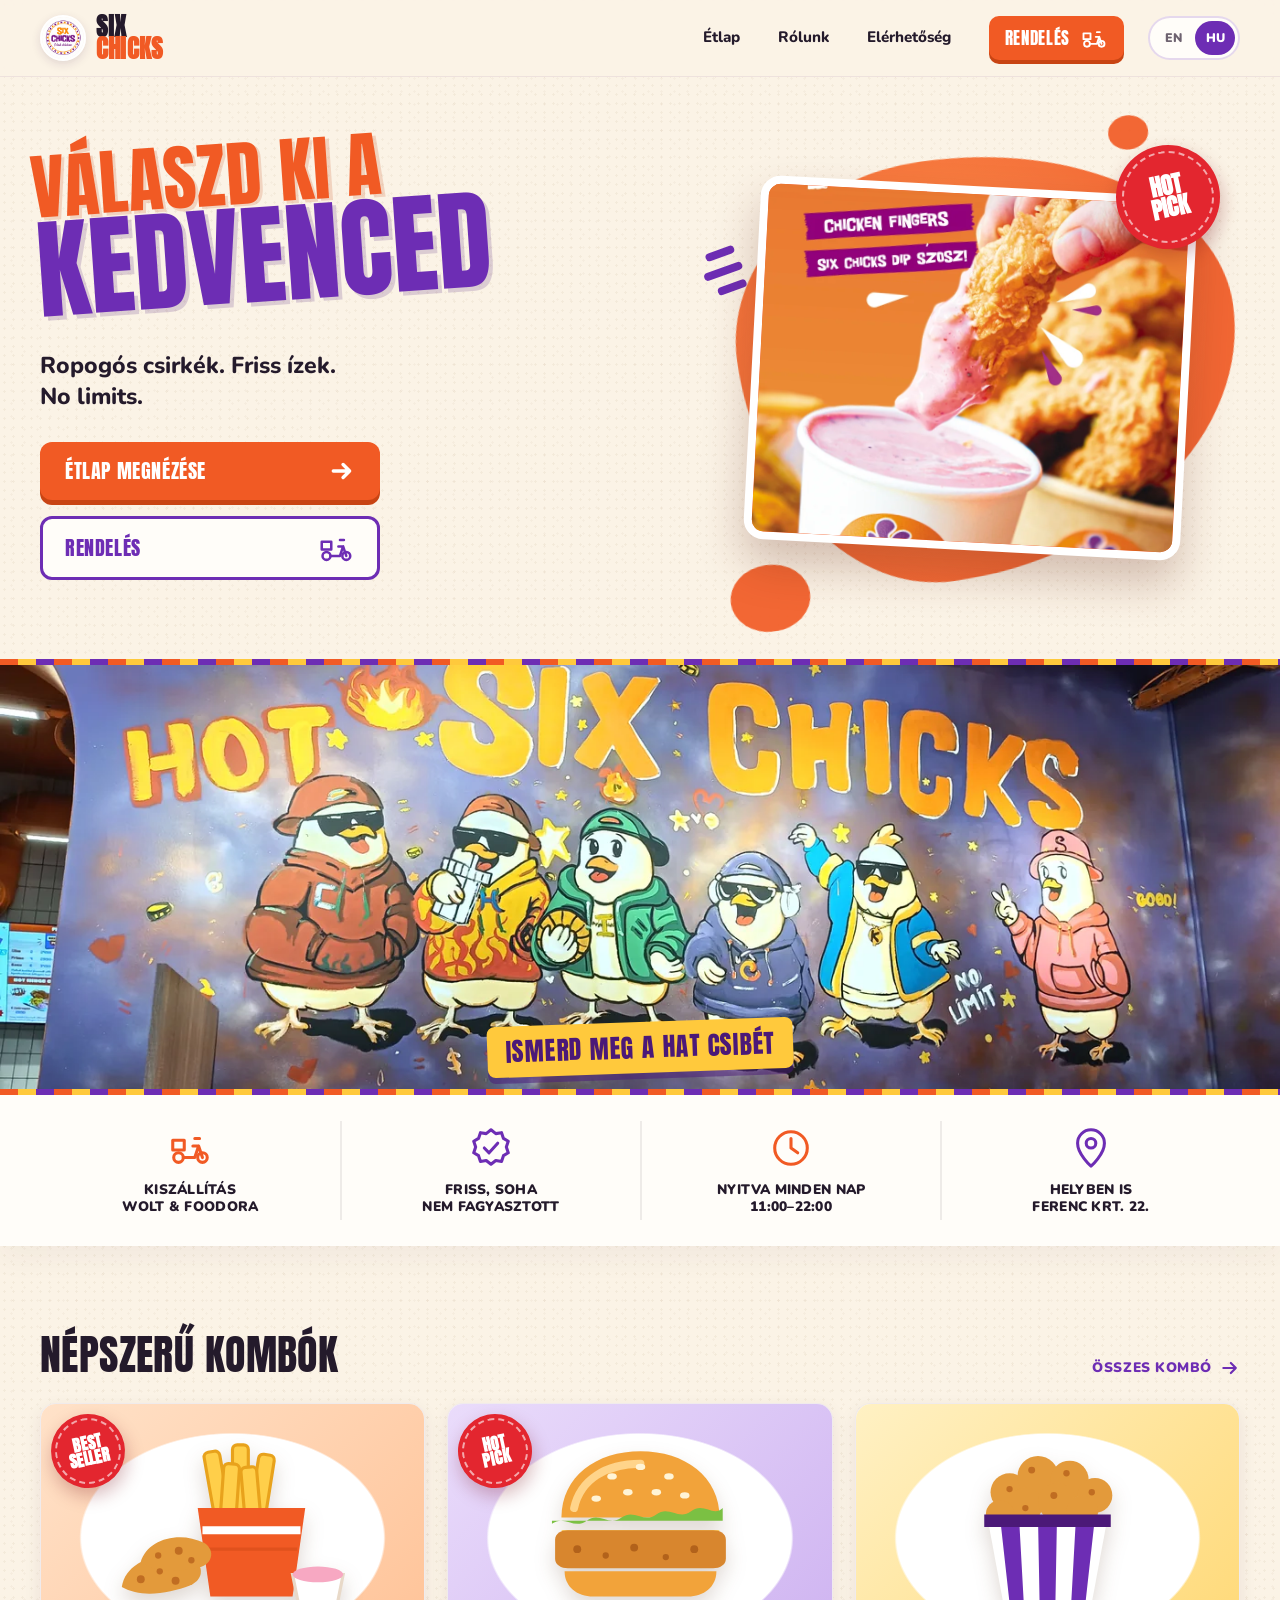
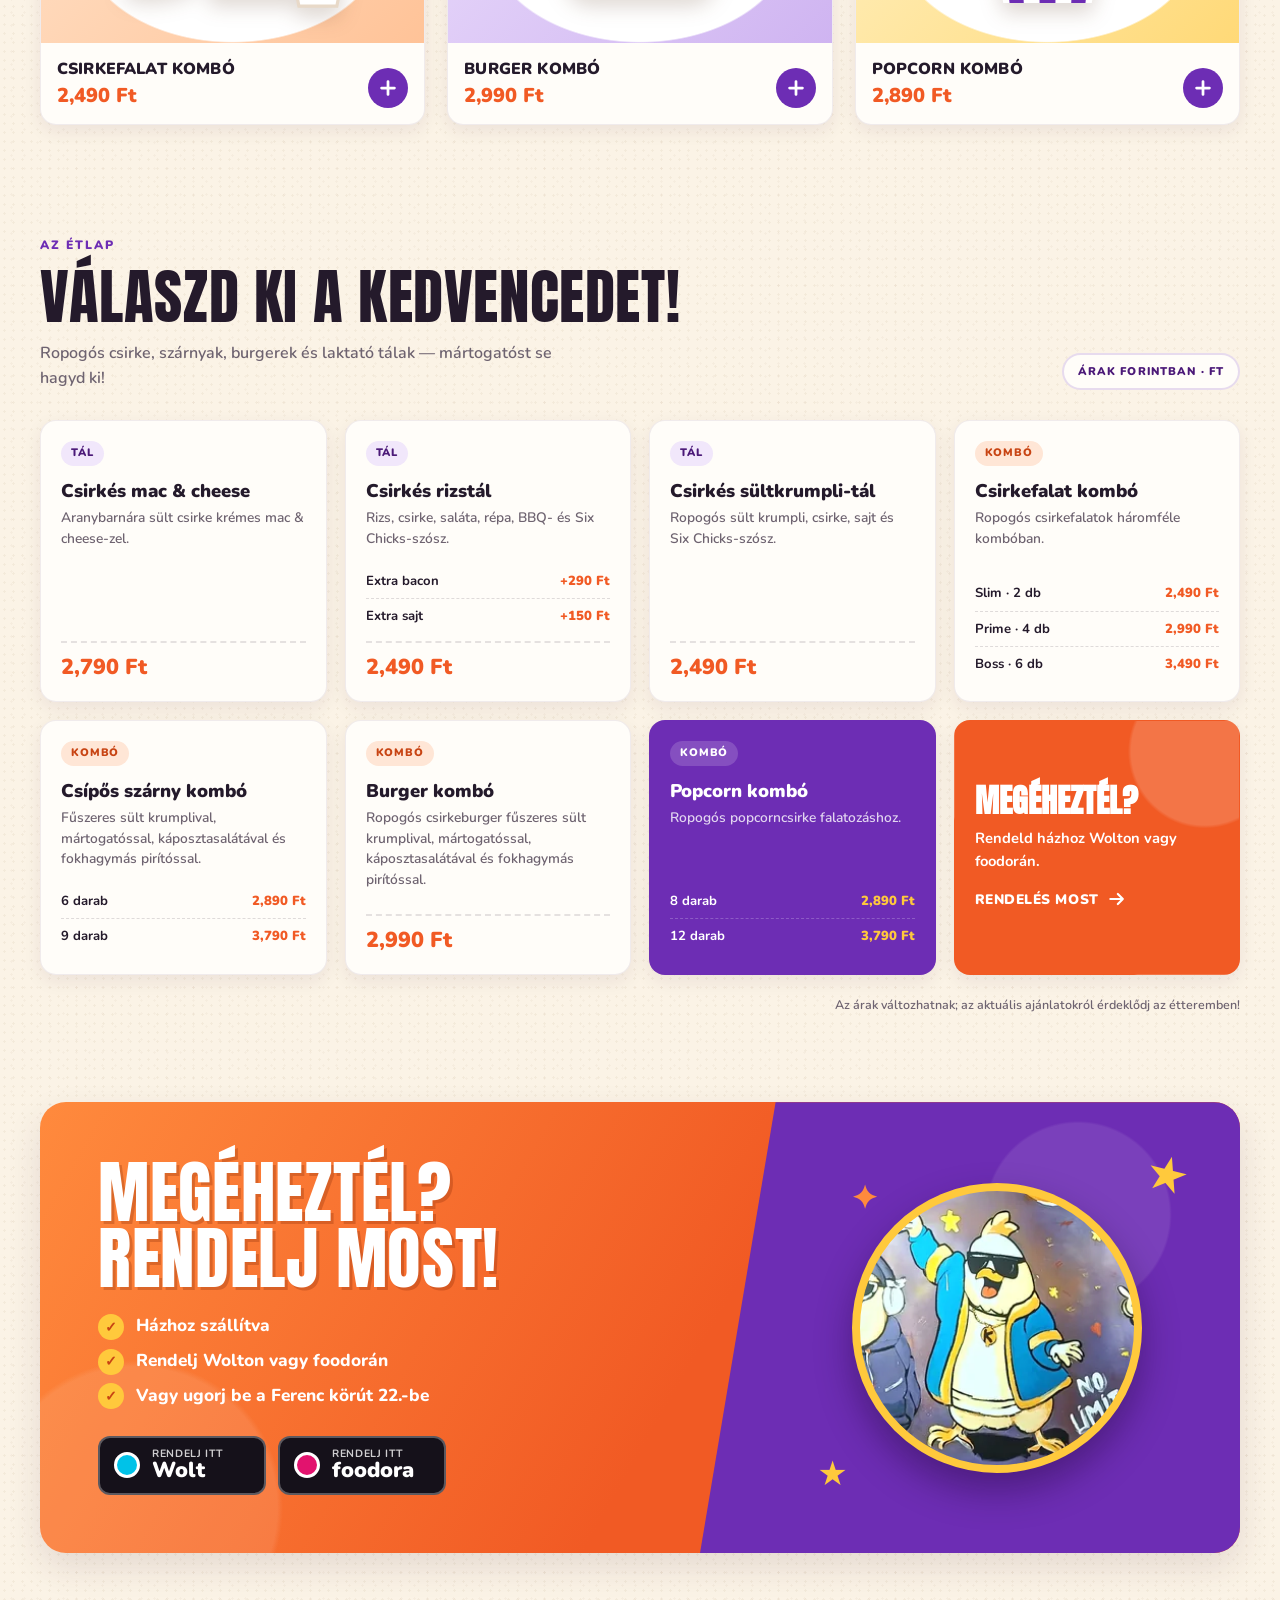
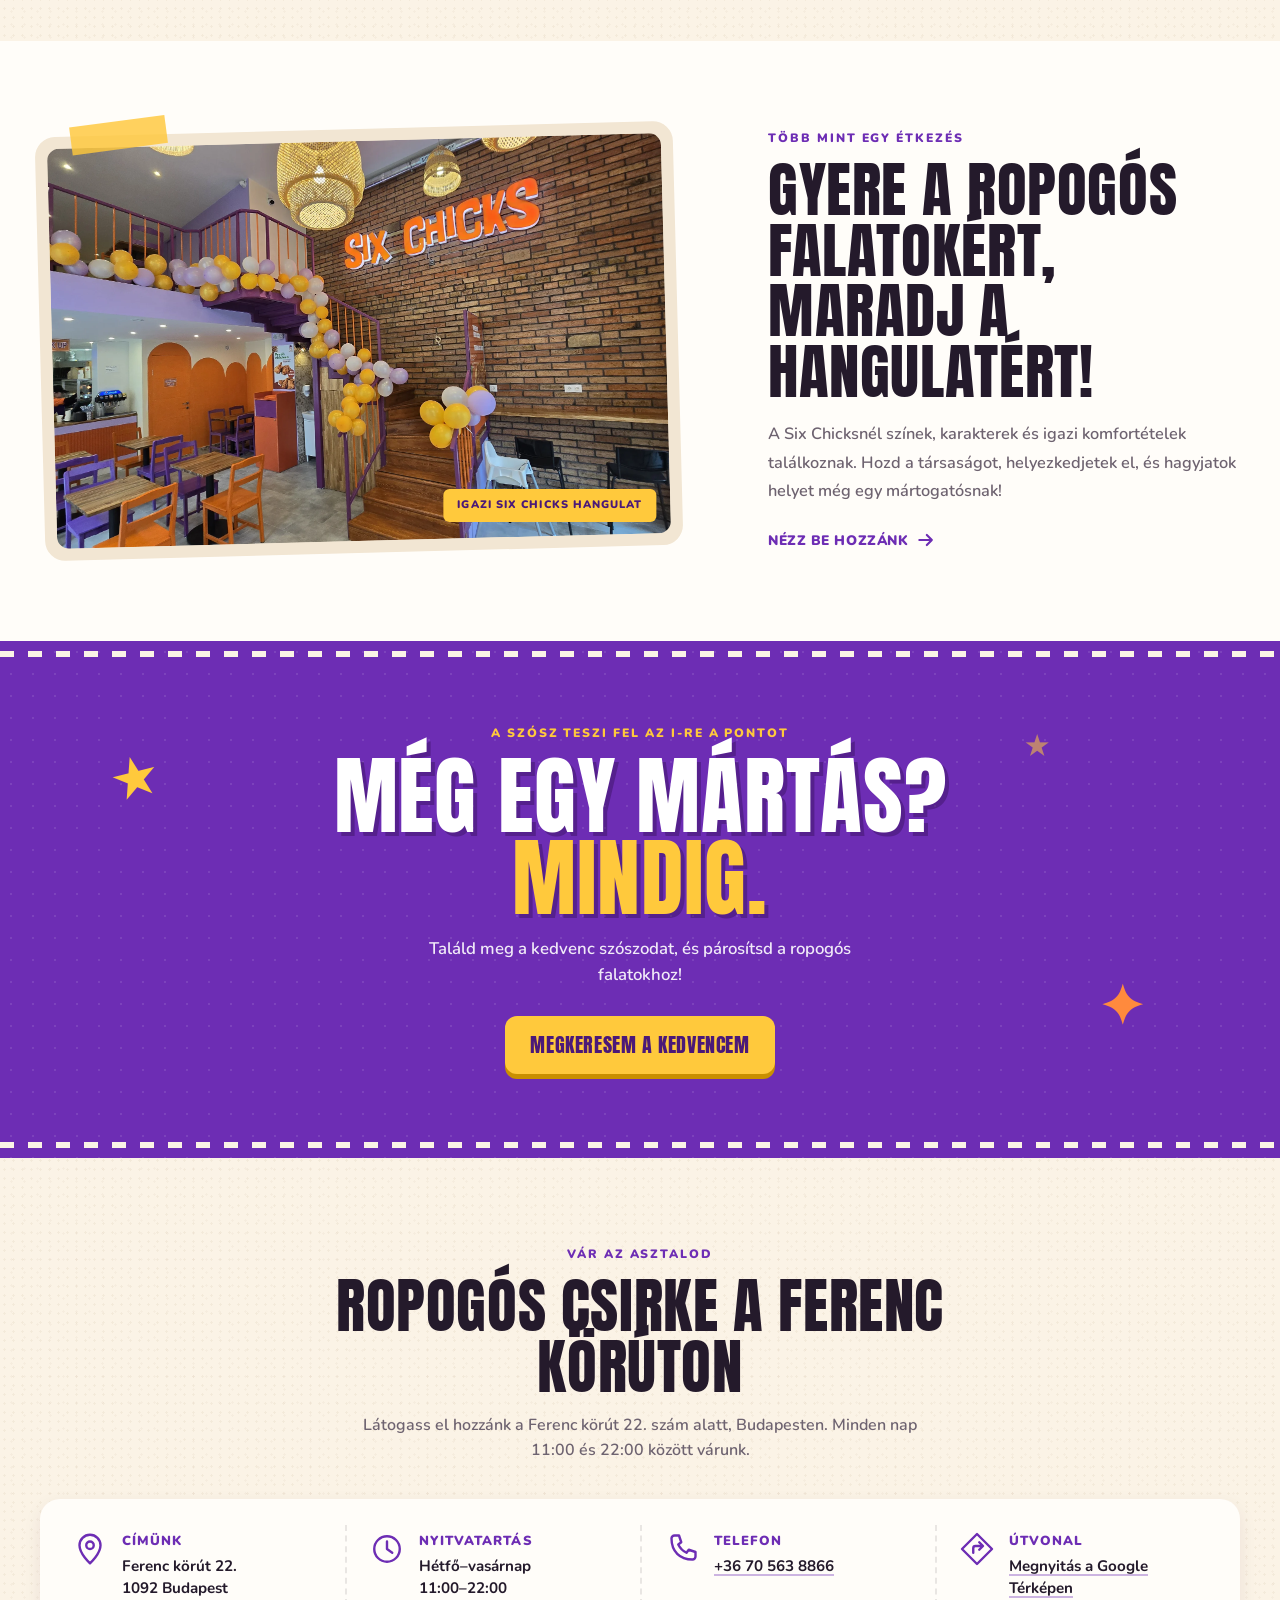
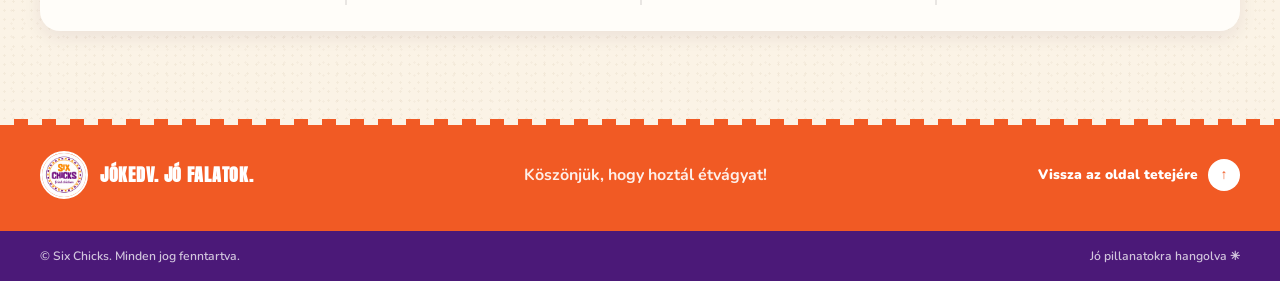
==== commit f91955e7: "Redesign landing page based on the app main menu concept - New cream/orange/purple look with Anton +" ====
--- a/hu/index.html
+++ b/hu/index.html
@@ -64,9 +64,28 @@
           ],
           "opens": "11:00",
           "closes": "22:00"
+        },
+        "hasMenu": "https://sixchicks.hu/hu/#menu",
+        "potentialAction": {
+          "@type": "OrderAction",
+          "target": [
+            {
+              "@type": "EntryPoint",
+              "urlTemplate": "https://wolt.com/en/hun/budapest/restaurant/six-chicks",
+              "actionPlatform": ["https://schema.org/DesktopWebPlatform", "https://schema.org/MobileWebPlatform"]
+            },
+            {
+              "@type": "EntryPoint",
+              "urlTemplate": "https://www.foodora.hu/restaurant/c2vm/six-chicks",
+              "actionPlatform": ["https://schema.org/DesktopWebPlatform", "https://schema.org/MobileWebPlatform"]
+            }
+          ]
         }
       }
     </script>
+    <link rel="preconnect" href="https://fonts.googleapis.com">
+    <link rel="preconnect" href="https://fonts.gstatic.com" crossorigin>
+    <link rel="stylesheet" href="https://fonts.googleapis.com/css2?family=Anton&amp;family=Nunito:wght@600;700;800;900&amp;display=swap">
     <link rel="stylesheet" href="../styles.css">
     <script src="../script.js" defer></script>
   </head>
@@ -76,8 +95,24 @@
     <header class="site-header">
       <div class="header-inner page-width">
         <a class="brand" href="#home" aria-label="Six Chicks — főoldal">
-          <img src="../logo_1.jpg" alt="A Six Chicks sültcsirke-étterem logója">
+          <img class="brand-logo" src="../logo_1.jpg" alt="A Six Chicks sültcsirke-étterem logója" width="48" height="48">
+          <span class="brand-word" aria-hidden="true"><span>Six</span><span>Chicks</span></span>
         </a>
+
+        <nav class="primary-nav" id="primary-nav" aria-label="Fő navigáció">
+          <a href="#menu">Étlap</a>
+          <a href="#story">Rólunk</a>
+          <a href="#visit">Elérhetőség</a>
+          <a class="nav-order" href="#order">
+            <span>Rendelés</span>
+            <svg viewBox="0 0 48 48" aria-hidden="true"><circle cx="12" cy="34" r="5"/><circle cx="37" cy="34" r="5"/><path d="M17 34h12l4-12h-6M33 22l4 12M6 16h12v10H6zM29 14h5"/></svg>
+          </a>
+        </nav>
+
+        <div class="language-switch" role="group" aria-label="Nyelv kiválasztása">
+          <a class="language-button" href="../" lang="en" hreflang="en" aria-label="English">EN</a>
+          <a class="language-button is-active" href="./" lang="hu" aria-current="page" aria-label="Magyar">HU</a>
+        </div>
 
         <button
           class="nav-toggle"
@@ -92,68 +127,172 @@
           <span></span>
           <span></span>
         </button>
-
-        <nav class="primary-nav" id="primary-nav" aria-label="Fő navigáció">
-          <a href="#menu">Étlap</a>
-          <a href="#story">Rólunk</a>
-          <a href="#visit">Látogass el hozzánk</a>
-        </nav>
-
-        <div class="language-switch" role="group" aria-label="Nyelv kiválasztása">
-          <a class="language-button" href="../" lang="en" hreflang="en" aria-label="English">
-            <span aria-hidden="true">🇬🇧</span>
-            <span>EN</span>
-          </a>
-          <a class="language-button is-active" href="./" lang="hu" aria-current="page" aria-label="Magyar">
-            <span aria-hidden="true">🇭🇺</span>
-            <span>HU</span>
-          </a>
-        </div>
       </div>
     </header>
 
     <main id="main">
       <section class="hero" id="home" aria-labelledby="hero-title">
-        <img class="hero-photo" src="../six-chicks-hero.webp" alt="" aria-hidden="true" fetchpriority="high">
-        <div class="hero-shade" aria-hidden="true"></div>
-        <div class="hero-content page-width">
-          <p class="eyebrow hero-eyebrow">
-            <span class="eyebrow-dot" aria-hidden="true"></span>
-            <span>SIX CHICKS · SÜLT CSIRKE</span>
-          </p>
-          <h1 id="hero-title">
-            <span>Ropogós csirke</span>
-            <span class="hero-title-accent">Budapesten.</span>
-          </h1>
-          <p class="hero-description">
-            Ropogós csirke, szárnyak, burgerek és tálak a budapesti Six Chicksben.
-          </p>
-          <div class="hero-actions">
-            <a class="button button-orange" href="#menu">
-              <span>Nézd meg az étlapot</span>
-              <span class="button-arrow" aria-hidden="true">↗</span>
+        <div class="hero-inner page-width">
+          <div class="hero-copy">
+            <h1 id="hero-title">
+              <span class="hero-line-small">Válaszd ki a</span>
+              <span class="hero-line-big">kedvenced</span>
+            </h1>
+            <p class="hero-description">Ropogós csirkék. Friss ízek.<br>No limits.</p>
+            <div class="hero-actions">
+              <a class="button button-orange" href="#menu">
+                <span>Étlap megnézése</span>
+                <svg class="button-icon" viewBox="0 0 24 24" aria-hidden="true"><path d="M4 12h15M13 6l6 6-6 6"/></svg>
+              </a>
+              <a class="button button-outline" href="#order">
+                <span>Rendelés</span>
+                <svg class="button-icon button-icon-wide" viewBox="0 0 48 48" aria-hidden="true"><circle cx="12" cy="34" r="5"/><circle cx="37" cy="34" r="5"/><path d="M17 34h12l4-12h-6M33 22l4 12M6 16h12v10H6zM29 14h5"/></svg>
+              </a>
+            </div>
+          </div>
+
+          <div class="hero-visual">
+            <span class="hero-splash" aria-hidden="true"></span>
+            <span class="hero-dashes" aria-hidden="true"><span></span><span></span><span></span></span>
+            <div class="hero-frame">
+              <img src="../six-chicks-dip.webp" alt="Ropogós csirkefalat mártogatása Six Chicks szószba" width="850" height="1420" fetchpriority="high">
+            </div>
+            <span class="sticker sticker-hot hero-sticker" aria-hidden="true">Hot<br>pick</span>
+          </div>
+        </div>
+      </section>
+
+      <section class="chicks-banner" aria-labelledby="chicks-title">
+        <img src="../six-chicks-wallpaper.webp" alt="A hat Six Chicks karakter az étterem falfestményén" width="1400" height="1050" loading="lazy">
+        <h2 class="chicks-caption" id="chicks-title">Ismerd meg a hat csibét</h2>
+      </section>
+
+      <section class="features" aria-label="Miért a Six Chicks?">
+        <ul class="features-list page-width">
+          <li class="feature">
+            <svg class="feature-icon" viewBox="0 0 48 48" aria-hidden="true"><circle cx="12" cy="34" r="5"/><circle cx="37" cy="34" r="5"/><path d="M17 34h12l4-12h-6M33 22l4 12M6 16h12v10H6zM29 14h5"/></svg>
+            <span>Kiszállítás<br>Wolt &amp; foodora</span>
+          </li>
+          <li class="feature feature-purple">
+            <svg class="feature-icon" viewBox="0 0 48 48" aria-hidden="true"><path d="M24 5l5 4 6-1 2 6 5 3-2 6 2 6-5 3-2 6-6-1-5 4-5-4-6 1-2-6-5-3 2-6-2-6 5-3 2-6 6 1z"/><path d="M17 24l5 5 9-10"/></svg>
+            <span>Friss, soha<br>nem fagyasztott</span>
+          </li>
+          <li class="feature">
+            <svg class="feature-icon" viewBox="0 0 48 48" aria-hidden="true"><circle cx="24" cy="24" r="17"/><path d="M24 14v10l7 5"/></svg>
+            <span>Nyitva minden nap<br>11:00–22:00</span>
+          </li>
+          <li class="feature feature-purple">
+            <svg class="feature-icon" viewBox="0 0 48 48" aria-hidden="true"><path d="M24 43s14-12.5 14-24a14 14 0 0 0-28 0c0 11.5 14 24 14 24z"/><circle cx="24" cy="19" r="5"/></svg>
+            <span>Helyben is<br>Ferenc krt. 22.</span>
+          </li>
+        </ul>
+      </section>
+
+      <section class="combos section-pad" id="combos" aria-labelledby="combos-title">
+        <div class="page-width">
+          <div class="combos-heading">
+            <h2 id="combos-title">Népszerű kombók</h2>
+            <a class="link-arrow" href="#menu">
+              <span>Összes kombó</span>
+              <svg viewBox="0 0 24 24" aria-hidden="true"><path d="M4 12h15M13 6l6 6-6 6"/></svg>
             </a>
-            <a class="button button-glass" href="#visit">Tervezd meg a látogatást</a>
-          </div>
-          <div class="hero-stamp" aria-hidden="true">
-            <span class="stamp-top">JÓKEDVHEZ</span>
-            <span class="stamp-main">JÓ<br>HANGULAT</span>
-            <span class="stamp-bottom">SIX CHICKS ✳</span>
-          </div>
-        </div>
-        <a class="hero-scroll" href="#highlights" aria-label="Görgess a kiemelt részekhez">
-          <span>GÖRGESS A FINOMSÁGOKHOZ</span>
-          <span aria-hidden="true">↓</span>
-        </a>
-      </section>
-
-      <section class="highlights" id="highlights" aria-label="Six Chicks — kiemelt jellemzők">
-        <div class="highlights-inner page-width">
-          <div class="highlight-item"><span class="highlight-mark highlight-mark-orange" aria-hidden="true">✳</span><span>ROPOGÓS FALATOK</span></div>
-          <span class="highlight-divider" aria-hidden="true"></span>
-          <div class="highlight-item"><span class="highlight-mark" aria-hidden="true">♡</span><span>KEDVENC SZÓSZOK</span></div>
-          <span class="highlight-divider" aria-hidden="true"></span>
-          <div class="highlight-item"><span class="highlight-mark highlight-mark-orange" aria-hidden="true">✦</span><span>JÓ HANGULAT</span></div>
+          </div>
+
+          <ul class="combo-track" data-carousel>
+            <li class="combo-card">
+              <div class="combo-media combo-media-orange">
+                <svg class="combo-art" viewBox="0 0 160 120" aria-hidden="true">
+                  <g fill="#ffcf4a" stroke="#e8a21c" stroke-width="2">
+                    <rect x="66" y="14" width="10" height="52" rx="3" transform="rotate(-10 71 40)"/>
+                    <rect x="80" y="10" width="10" height="56" rx="3"/>
+                    <rect x="93" y="16" width="10" height="50" rx="3" transform="rotate(9 98 41)"/>
+                    <rect x="73" y="22" width="10" height="46" rx="3" transform="rotate(4 78 45)"/>
+                    <rect x="87" y="24" width="10" height="44" rx="3" transform="rotate(-5 92 46)"/>
+                  </g>
+                  <path d="M58 50h68l-8 56H66z" fill="#f15a24"/>
+                  <path d="M61 64h62" stroke="#fff" stroke-width="5"/>
+                  <path d="M63 76h58" stroke="#c84413" stroke-width="2" opacity=".4"/>
+                  <g fill="#e39a3b">
+                    <path d="M10 100c2-15 22-24 42-19 10 3 11 14 1 18-13 5-31 8-43 1z"/>
+                    <path d="M22 84c4-14 24-20 40-12 8 5 5 15-5 16-12 2-25 4-35-4z"/>
+                  </g>
+                  <g fill="#c06d22">
+                    <circle cx="22" cy="95" r="2.5"/><circle cx="34" cy="90" r="2"/><circle cx="44" cy="96" r="2.5"/>
+                    <circle cx="33" cy="80" r="2"/><circle cx="46" cy="77" r="2.5"/><circle cx="54" cy="83" r="2"/>
+                  </g>
+                  <path d="M118 92h32l-4 20h-24z" fill="#fff" stroke="#e8d9c8" stroke-width="2"/>
+                  <ellipse cx="134" cy="92" rx="16" ry="5" fill="#f7a8c2"/>
+                </svg>
+                <span class="sticker sticker-hot combo-sticker" aria-hidden="true">Best<br>seller</span>
+              </div>
+              <div class="combo-body">
+                <h3>Csirkefalat kombó</h3>
+                <p class="combo-price">2,490 Ft</p>
+                <a class="combo-add" href="#order" aria-label="Csirkefalat kombó rendelése">
+                  <svg viewBox="0 0 24 24" aria-hidden="true"><path d="M12 5v14M5 12h14"/></svg>
+                </a>
+              </div>
+            </li>
+            <li class="combo-card">
+              <div class="combo-media combo-media-purple">
+                <svg class="combo-art" viewBox="0 0 160 120" aria-hidden="true">
+                  <path d="M30 56c0-26 22-42 50-42s50 16 50 42z" fill="#f2a33a"/>
+                  <path d="M38 50c4-18 20-28 42-28" stroke="#ffd48a" stroke-width="5" stroke-linecap="round" fill="none"/>
+                  <g fill="#fff4d6">
+                    <ellipse cx="62" cy="30" rx="3" ry="2"/><ellipse cx="80" cy="24" rx="3" ry="2"/><ellipse cx="98" cy="30" rx="3" ry="2"/>
+                    <ellipse cx="72" cy="40" rx="3" ry="2"/><ellipse cx="90" cy="40" rx="3" ry="2"/><ellipse cx="108" cy="42" rx="3" ry="2"/>
+                    <ellipse cx="52" cy="44" rx="3" ry="2"/>
+                  </g>
+                  <path d="M24 60c8-6 14 4 22-2s14 4 22-2 14 4 22-2 14 4 22-2 14 4 20-2v8H24z" fill="#7bc043"/>
+                  <path d="M30 64h100l-6 10H36z" fill="#ffc93c"/>
+                  <path d="M26 70c0-4 4-6 8-6h92c4 0 8 2 8 6v12c0 4-4 6-8 6H34c-4 0-8-2-8-6z" fill="#d8862e"/>
+                  <g fill="#b2621b">
+                    <circle cx="40" cy="76" r="2.5"/><circle cx="58" cy="80" r="2"/><circle cx="76" cy="75" r="2.5"/>
+                    <circle cx="96" cy="81" r="2"/><circle cx="114" cy="76" r="2.5"/>
+                  </g>
+                  <path d="M32 90h96c0 10-8 16-18 16H50c-10 0-18-6-18-16z" fill="#f2a33a"/>
+                </svg>
+                <span class="sticker sticker-hot combo-sticker" aria-hidden="true">Hot<br>pick</span>
+              </div>
+              <div class="combo-body">
+                <h3>Burger kombó</h3>
+                <p class="combo-price">2,990 Ft</p>
+                <a class="combo-add" href="#order" aria-label="Burger kombó rendelése">
+                  <svg viewBox="0 0 24 24" aria-hidden="true"><path d="M12 5v14M5 12h14"/></svg>
+                </a>
+              </div>
+            </li>
+            <li class="combo-card">
+              <div class="combo-media combo-media-gold">
+                <svg class="combo-art" viewBox="0 0 160 120" aria-hidden="true">
+                  <g fill="#e39a3b">
+                    <circle cx="56" cy="40" r="12"/><circle cx="74" cy="30" r="13"/><circle cx="94" cy="32" r="12"/>
+                    <circle cx="110" cy="42" r="11"/><circle cx="66" cy="48" r="11"/><circle cx="86" cy="46" r="12"/>
+                    <circle cx="102" cy="52" r="10"/><circle cx="50" cy="54" r="9"/>
+                  </g>
+                  <g fill="#c06d22">
+                    <circle cx="70" cy="26" r="2.2"/><circle cx="92" cy="28" r="2"/><circle cx="56" cy="38" r="2"/>
+                    <circle cx="84" cy="42" r="2.2"/><circle cx="108" cy="40" r="2"/><circle cx="66" cy="50" r="2"/>
+                  </g>
+                  <path d="M42 56h76l-10 54H52z" fill="#fff"/>
+                  <path d="M50 56h12l3 54h-9zM74 56h12l-1 54h-10zM98 56h12l-6 54h-9z" fill="#6d2db4"/>
+                  <path d="M40 54h80v8H40z" fill="#4b1978"/>
+                </svg>
+              </div>
+              <div class="combo-body">
+                <h3>Popcorn kombó</h3>
+                <p class="combo-price">2,890 Ft</p>
+                <a class="combo-add" href="#order" aria-label="Popcorn kombó rendelése">
+                  <svg viewBox="0 0 24 24" aria-hidden="true"><path d="M12 5v14M5 12h14"/></svg>
+                </a>
+              </div>
+            </li>
+          </ul>
+          <div class="combo-dots" data-carousel-dots>
+            <button type="button" aria-label="1. kombó mutatása" aria-current="true"></button>
+            <button type="button" aria-label="2. kombó mutatása"></button>
+            <button type="button" aria-label="3. kombó mutatása"></button>
+          </div>
         </div>
       </section>
 
@@ -161,41 +300,41 @@
         <div class="page-width">
           <div class="section-heading">
             <div>
-              <p class="eyebrow eyebrow-purple">AZ ÉTLAP</p>
+              <p class="eyebrow">Az étlap</p>
               <h2 id="menu-title">Válaszd ki a kedvencedet!</h2>
               <p class="section-intro">Ropogós csirke, szárnyak, burgerek és laktató tálak — mártogatóst se hagyd ki!</p>
             </div>
-            <span class="menu-price-note">ÁRAK FORINTBAN · FT</span>
+            <span class="menu-price-note">Árak forintban · Ft</span>
           </div>
 
           <div class="menu-grid">
             <article class="menu-card">
-              <div class="menu-card-top"><span class="menu-card-number">01</span><span class="menu-card-tag">TÁL</span></div>
+              <span class="menu-card-tag">Tál</span>
               <h3>Csirkés mac &amp; cheese</h3>
               <p class="menu-card-description">Aranybarnára sült csirke krémes mac &amp; cheese-zel.</p>
-              <div class="menu-card-bottom"><span class="menu-price">2,790 <small>Ft</small></span><span class="menu-card-spark" aria-hidden="true">✳</span></div>
-            </article>
-
-            <article class="menu-card menu-card-purple">
-              <div class="menu-card-top"><span class="menu-card-number">02</span><span class="menu-card-tag">TÁL</span></div>
+              <p class="menu-price">2,790 Ft</p>
+            </article>
+
+            <article class="menu-card">
+              <span class="menu-card-tag">Tál</span>
               <h3>Csirkés rizstál</h3>
               <p class="menu-card-description">Rizs, csirke, saláta, répa, BBQ- és Six Chicks-szósz.</p>
-              <ul class="menu-extras" aria-label="Kérhető extrák">
+              <ul class="menu-price-list" aria-label="Kérhető extrák">
                 <li><span>Extra bacon</span><strong>+290 Ft</strong></li>
                 <li><span>Extra sajt</span><strong>+150 Ft</strong></li>
               </ul>
-              <div class="menu-card-bottom"><span class="menu-price">2,490 <small>Ft</small></span><span class="menu-card-spark" aria-hidden="true">✳</span></div>
-            </article>
-
-            <article class="menu-card menu-card-orange">
-              <div class="menu-card-top"><span class="menu-card-number">03</span><span class="menu-card-tag">TÁL</span></div>
+              <p class="menu-price">2,490 Ft</p>
+            </article>
+
+            <article class="menu-card">
+              <span class="menu-card-tag">Tál</span>
               <h3>Csirkés sültkrumpli-tál</h3>
               <p class="menu-card-description">Ropogós sült krumpli, csirke, sajt és Six Chicks-szósz.</p>
-              <div class="menu-card-bottom"><span class="menu-price">2,490 <small>Ft</small></span><span class="menu-card-spark" aria-hidden="true">✳</span></div>
+              <p class="menu-price">2,490 Ft</p>
             </article>
 
             <article class="menu-card">
-              <div class="menu-card-top"><span class="menu-card-number">04</span><span class="menu-card-tag">KOMBO</span></div>
+              <span class="menu-card-tag menu-card-tag-orange">Kombó</span>
               <h3>Csirkefalat kombó</h3>
               <p class="menu-card-description">Ropogós csirkefalatok háromféle kombóban.</p>
               <ul class="menu-price-list">
@@ -205,8 +344,8 @@
               </ul>
             </article>
 
-            <article class="menu-card menu-card-purple">
-              <div class="menu-card-top"><span class="menu-card-number">05</span><span class="menu-card-tag">KOMBO</span></div>
+            <article class="menu-card">
+              <span class="menu-card-tag menu-card-tag-orange">Kombó</span>
               <h3>Csípős szárny kombó</h3>
               <p class="menu-card-description">Fűszeres sült krumplival, mártogatóssal, káposztasalátával és fokhagymás pirítóssal.</p>
               <ul class="menu-price-list">
@@ -215,98 +354,134 @@
               </ul>
             </article>
 
-            <article class="menu-card menu-card-orange">
-              <div class="menu-card-top"><span class="menu-card-number">06</span><span class="menu-card-tag">KOMBO</span></div>
+            <article class="menu-card">
+              <span class="menu-card-tag menu-card-tag-orange">Kombó</span>
               <h3>Burger kombó</h3>
               <p class="menu-card-description">Ropogós csirkeburger fűszeres sült krumplival, mártogatóssal, káposztasalátával és fokhagymás pirítóssal.</p>
-              <div class="menu-card-bottom"><span class="menu-price">2,990 <small>Ft</small></span><span class="menu-card-spark" aria-hidden="true">✳</span></div>
+              <p class="menu-price">2,990 Ft</p>
             </article>
 
             <article class="menu-card menu-card-featured">
-              <div class="menu-card-top"><span class="menu-card-number">07</span><span class="menu-card-tag">KOMBO</span></div>
+              <span class="menu-card-tag">Kombó</span>
               <h3>Popcorn kombó</h3>
               <p class="menu-card-description">Ropogós popcorncsirke falatozáshoz.</p>
               <ul class="menu-price-list">
                 <li><span>8 darab</span><strong>2,890 Ft</strong></li>
                 <li><span>12 darab</span><strong>3,790 Ft</strong></li>
               </ul>
-              <span class="featured-star" aria-hidden="true">✦</span>
-            </article>
+            </article>
+
+            <a class="menu-card menu-card-cta" href="#order">
+              <span class="menu-card-cta-title">Megéheztél?</span>
+              <span class="menu-card-cta-text">Rendeld házhoz Wolton vagy foodorán.</span>
+              <span class="link-arrow">
+                <span>Rendelés most</span>
+                <svg viewBox="0 0 24 24" aria-hidden="true"><path d="M4 12h15M13 6l6 6-6 6"/></svg>
+              </span>
+            </a>
           </div>
           <p class="menu-footnote">Az árak változhatnak; az aktuális ajánlatokról érdeklődj az étteremben!</p>
+        </div>
+      </section>
+
+      <section class="order-section" id="order" aria-labelledby="order-title">
+        <div class="page-width">
+          <div class="order-banner">
+            <div class="order-copy">
+              <h2 id="order-title">Megéheztél?<br>Rendelj most!</h2>
+              <ul class="order-checks">
+                <li>Házhoz szállítva</li>
+                <li>Rendelj Wolton vagy foodorán</li>
+                <li>Vagy ugorj be a Ferenc körút 22.-be</li>
+              </ul>
+              <div class="order-buttons">
+                <a class="store-button" href="https://wolt.com/en/hun/budapest/restaurant/six-chicks" target="_blank" rel="noopener noreferrer">
+                  <span class="store-dot store-dot-wolt" aria-hidden="true"></span>
+                  <span class="store-text"><small>Rendelj itt</small><strong>Wolt</strong></span>
+                </a>
+                <a class="store-button" href="https://www.foodora.hu/restaurant/c2vm/six-chicks" target="_blank" rel="noopener noreferrer">
+                  <span class="store-dot store-dot-foodora" aria-hidden="true"></span>
+                  <span class="store-text"><small>Rendelj itt</small><strong>foodora</strong></span>
+                </a>
+              </div>
+            </div>
+            <div class="order-art" aria-hidden="true">
+              <span class="order-star order-star-1">★</span>
+              <span class="order-star order-star-2">★</span>
+              <span class="order-star order-star-3">✦</span>
+              <span class="order-chick"></span>
+            </div>
+          </div>
         </div>
       </section>
 
       <section class="story-section section-pad" id="story" aria-labelledby="story-title">
         <div class="story-layout page-width">
           <div class="story-image-wrap">
-            <img class="story-image" src="../six-chicks-wallpaper.webp" alt="A Six Chicks karaktereit ábrázoló falfestmény az étteremben" loading="lazy">
-            <span class="story-image-label">IGAZI SIX CHICKS HANGULAT</span>
+            <img class="story-image" src="../six-chicks-hero.webp" alt="A Six Chicks belső tere lila és narancssárga székekkel, téglafallal és Six Chicks felirattal" width="2400" height="1351" loading="lazy">
+            <span class="story-image-label">Igazi Six Chicks hangulat</span>
           </div>
           <div class="story-copy">
-            <p class="eyebrow eyebrow-purple">TÖBB MINT EGY ÉTKEZÉS</p>
+            <p class="eyebrow">Több mint egy étkezés</p>
             <h2 id="story-title">Gyere a ropogós falatokért, maradj a hangulatért!</h2>
             <p>A Six Chicksnél színek, karakterek és igazi komfortételek találkoznak. Hozd a társaságot, helyezkedjetek el, és hagyjatok helyet még egy mártogatósnak!</p>
-            <a class="text-link" href="#visit"><span>Nézz be hozzánk</span><span aria-hidden="true">↗</span></a>
+            <a class="link-arrow" href="#visit">
+              <span>Nézz be hozzánk</span>
+              <svg viewBox="0 0 24 24" aria-hidden="true"><path d="M4 12h15M13 6l6 6-6 6"/></svg>
+            </a>
           </div>
         </div>
       </section>
 
       <section class="dip-section" aria-labelledby="dip-title">
         <div class="dip-inner page-width">
-          <div class="dip-copy">
-            <p class="eyebrow dip-eyebrow">A SZÓSZ TESZI FEL AZ I-RE A PONTOT</p>
-            <h2 id="dip-title">Még egy mártás?<br>Mindig.</h2>
-            <p>Találd meg a kedvenc szószodat, és párosítsd a ropogós falatokhoz!</p>
-            <a class="button button-light" href="#menu">Megkeresem a kedvencem</a>
-          </div>
-          <div class="dip-image-frame">
-            <img src="../six-chicks-dip.webp" alt="Ropogós csirkefalat mártogatása szószba" loading="lazy">
-            <span class="dip-image-badge" aria-hidden="true">MÁRTS<br>✳<br>ISMÉTELD</span>
-          </div>
-          <span class="dip-decoration" aria-hidden="true">✳</span>
+          <p class="eyebrow dip-eyebrow">A szósz teszi fel az i-re a pontot</p>
+          <h2 id="dip-title">Még egy mártás? <span>Mindig.</span></h2>
+          <p class="dip-text">Találd meg a kedvenc szószodat, és párosítsd a ropogós falatokhoz!</p>
+          <a class="button button-light" href="#menu">Megkeresem a kedvencem</a>
+          <span class="dip-star dip-star-1" aria-hidden="true">★</span>
+          <span class="dip-star dip-star-2" aria-hidden="true">✦</span>
+          <span class="dip-star dip-star-3" aria-hidden="true">★</span>
         </div>
       </section>
 
       <section class="visit-section section-pad" id="visit" aria-labelledby="visit-title">
         <div class="page-width">
           <div class="visit-heading">
-            <p class="eyebrow eyebrow-purple">VÁR AZ ASZTALOD</p>
-            <h2 id="visit-title">Ropogós csirke a Ferenc körúton.</h2>
+            <p class="eyebrow">Vár az asztalod</p>
+            <h2 id="visit-title">Ropogós csirke a Ferenc körúton</h2>
             <p>Látogass el hozzánk a Ferenc körút 22. szám alatt, Budapesten. Minden nap 11:00 és 22:00 között várunk.</p>
           </div>
-          <div class="visit-grid">
-            <article class="visit-card visit-card-highlight hours-card">
-              <span class="visit-icon" aria-hidden="true">◷</span>
-              <h3>Nyitvatartás</h3>
-              <ul class="hours-list" aria-label="Nyitvatartás">
-                <li><span>Hétfő</span><span>11:00–22:00</span></li>
-                <li><span>Kedd</span><span>11:00–22:00</span></li>
-                <li><span>Szerda</span><span>11:00–22:00</span></li>
-                <li><span>Csütörtök</span><span>11:00–22:00</span></li>
-                <li><span>Péntek</span><span>11:00–22:00</span></li>
-                <li><span>Szombat</span><span>11:00–22:00</span></li>
-                <li><span>Vasárnap</span><span>11:00–22:00</span></li>
-              </ul>
-            </article>
-            <div class="visit-details">
-              <article class="visit-card">
-                <span class="visit-icon" aria-hidden="true">⌖</span>
-                <h3>Cím</h3>
-                <p>Ferenc körút 22., 1092 Budapest</p>
-              </article>
-              <article class="visit-card">
-                <span class="visit-icon" aria-hidden="true">☎</span>
+          <ul class="info-card">
+            <li class="info-item">
+              <svg class="info-icon" viewBox="0 0 48 48" aria-hidden="true"><path d="M24 43s14-12.5 14-24a14 14 0 0 0-28 0c0 11.5 14 24 14 24z"/><circle cx="24" cy="19" r="5"/></svg>
+              <div>
+                <h3>Címünk</h3>
+                <p>Ferenc körút 22.<br>1092 Budapest</p>
+              </div>
+            </li>
+            <li class="info-item">
+              <svg class="info-icon" viewBox="0 0 48 48" aria-hidden="true"><circle cx="24" cy="24" r="17"/><path d="M24 14v10l7 5"/></svg>
+              <div>
+                <h3>Nyitvatartás</h3>
+                <p>Hétfő–vasárnap<br>11:00–22:00</p>
+              </div>
+            </li>
+            <li class="info-item">
+              <svg class="info-icon" viewBox="0 0 48 48" aria-hidden="true"><path d="M14 6h6l3 9-4 3a24 24 0 0 0 11 11l3-4 9 3v6a4 4 0 0 1-4 4C21 38 10 27 10 10a4 4 0 0 1 4-4z"/></svg>
+              <div>
                 <h3>Telefon</h3>
                 <p><a class="contact-link" href="tel:+36705638866">+36 70 563 8866</a></p>
-              </article>
-              <article class="visit-card">
-                <span class="visit-icon" aria-hidden="true">↗</span>
+              </div>
+            </li>
+            <li class="info-item">
+              <svg class="info-icon" viewBox="0 0 48 48" aria-hidden="true"><path d="M24 4l20 20-20 20L4 24z"/><path d="M19 29v-6a3 3 0 0 1 3-3h9M27 15l5 5-5 5"/></svg>
+              <div>
                 <h3>Útvonal</h3>
                 <p><a class="contact-link" href="https://www.google.com/maps/dir/?api=1&amp;destination=Six+Chicks%2C+Ferenc+k%C3%B6r%C3%BAt+22%2C+1092+Budapest%2C+Hungary" target="_blank" rel="noopener noreferrer">Megnyitás a Google Térképen</a></p>
-              </article>
-            </div>
-          </div>
+              </div>
+            </li>
+          </ul>
         </div>
       </section>
     </main>
@@ -314,8 +489,8 @@
     <footer class="site-footer">
       <div class="footer-main page-width">
         <a class="footer-brand" href="#home" aria-label="Six Chicks — vissza az oldal tetejére">
-          <img src="../logo_1.jpg" alt="" aria-hidden="true" loading="lazy">
-          <span>JÓKEDV. JÓ FALATOK.</span>
+          <img src="../logo_1.jpg" alt="" width="48" height="48" loading="lazy">
+          <span>Jókedv. Jó falatok.</span>
         </a>
         <p>Köszönjük, hogy hoztál étvágyat!</p>
         <a class="back-to-top" href="#home"><span>Vissza az oldal tetejére</span><span aria-hidden="true">↑</span></a>
@@ -327,5 +502,10 @@
         </div>
       </div>
     </footer>
+
+    <a class="sticky-order" href="#order">
+      <span>Rendelés most</span>
+      <svg viewBox="0 0 24 24" aria-hidden="true"><path d="M4 12h15M13 6l6 6-6 6"/></svg>
+    </a>
   </body>
 </html>
--- a/styles.css
+++ b/styles.css
@@ -1,18 +1,24 @@
 :root {
   color-scheme: light;
-  --cream: #fff8ef;
-  --cream-deep: #f2e8da;
+  --cream: #fbf3e6;
+  --cream-deep: #f2e6d3;
   --paper: #fffdf9;
   --orange: #f15a24;
+  --orange-light: #ff8a3d;
   --orange-deep: #c84413;
   --purple: #6d2db4;
+  --purple-light: #f1e7fb;
   --purple-deep: #4b1978;
-  --ink: #281c2b;
+  --red: #e3262f;
+  --ink: #241a2b;
   --muted: #6e6370;
-  --gold: #ffd447;
+  --gold: #ffc93c;
   --white: #fff;
-  --shadow: 0 18px 48px rgb(62 34 55 / 10%);
+  --shadow: 0 14px 34px rgb(62 34 55 / 12%);
+  --shadow-soft: 0 6px 18px rgb(58 31 66 / 8%);
   --page-width: 1200px;
+  --font-display: "Anton", "Impact", "Arial Narrow Bold", sans-serif;
+  --font-body: "Nunito", "Trebuchet MS", Arial, sans-serif;
 }
 
 * {
@@ -21,14 +27,20 @@
 
 html {
   scroll-behavior: smooth;
-  scroll-padding-top: 94px;
+  scroll-padding-top: 84px;
 }
 
 body {
   margin: 0;
-  background: var(--cream);
+  background-color: var(--cream);
+  background-image:
+    radial-gradient(rgb(130 90 40 / 6%) 1px, transparent 1.2px),
+    radial-gradient(rgb(130 90 40 / 4%) 1px, transparent 1.2px);
+  background-position: 0 0, 5px 7px;
+  background-size: 9px 9px, 13px 13px;
   color: var(--ink);
-  font-family: "Trebuchet MS", Arial, sans-serif;
+  font-family: var(--font-body);
+  font-weight: 600;
   line-height: 1.55;
   -webkit-font-smoothing: antialiased;
 }
@@ -51,6 +63,14 @@
   font: inherit;
 }
 
+svg:not(.combo-art) {
+  fill: none;
+  stroke: currentColor;
+  stroke-linecap: round;
+  stroke-linejoin: round;
+  stroke-width: 3.2;
+}
+
 ::selection {
   background: var(--gold);
   color: var(--ink);
@@ -63,7 +83,7 @@
 
 .skip-link {
   position: fixed;
-  z-index: 20;
+  z-index: 30;
   top: 12px;
   left: 12px;
   padding: 10px 16px;
@@ -80,71 +100,212 @@
 }
 
 :focus-visible {
-  outline: 3px solid var(--orange);
+  outline: 3px solid var(--purple);
   outline-offset: 4px;
 }
+
+/* Shared pieces */
+
+.eyebrow {
+  margin: 0 0 12px;
+  color: var(--purple);
+  font-size: 0.76rem;
+  font-weight: 900;
+  letter-spacing: 0.16em;
+  line-height: 1.4;
+  text-transform: uppercase;
+}
+
+.section-pad {
+  padding-block: 88px;
+}
+
+.button {
+  display: inline-flex;
+  min-height: 58px;
+  align-items: center;
+  justify-content: space-between;
+  gap: 18px;
+  padding: 10px 22px;
+  border: 3px solid transparent;
+  border-radius: 12px;
+  font-family: var(--font-display);
+  font-size: 1.25rem;
+  font-weight: 400;
+  letter-spacing: 0.03em;
+  line-height: 1;
+  text-decoration: none;
+  text-transform: uppercase;
+  transition: transform 160ms ease, box-shadow 160ms ease, background 160ms ease;
+}
+
+.button:hover {
+  transform: translateY(-2px);
+}
+
+.button:active {
+  transform: translateY(2px);
+}
+
+.button-orange {
+  background: var(--orange);
+  box-shadow: 0 5px 0 var(--orange-deep);
+  color: var(--white);
+}
+
+.button-orange:hover {
+  box-shadow: 0 7px 0 var(--orange-deep);
+}
+
+.button-outline {
+  border-color: var(--purple);
+  background: var(--paper);
+  color: var(--purple);
+}
+
+.button-outline:hover {
+  background: var(--purple-light);
+}
+
+.button-light {
+  background: var(--gold);
+  box-shadow: 0 5px 0 #c98f00;
+  color: var(--purple-deep);
+}
+
+.button-icon {
+  width: 26px;
+  height: 26px;
+  flex: 0 0 auto;
+  stroke-width: 2.6;
+}
+
+.button-icon-wide {
+  width: 38px;
+  height: 38px;
+  stroke-width: 3;
+}
+
+.link-arrow {
+  display: inline-flex;
+  align-items: center;
+  gap: 8px;
+  color: var(--purple);
+  font-size: 0.86rem;
+  font-weight: 900;
+  letter-spacing: 0.04em;
+  text-decoration: none;
+  text-transform: uppercase;
+  white-space: nowrap;
+}
+
+.link-arrow svg {
+  width: 20px;
+  height: 20px;
+  stroke-width: 2.6;
+  transition: transform 160ms ease;
+}
+
+.link-arrow:hover svg,
+a:hover > .link-arrow svg {
+  transform: translateX(4px);
+}
+
+.sticker {
+  display: grid;
+  width: 104px;
+  height: 104px;
+  place-items: center;
+  border-radius: 50%;
+  background: var(--red);
+  box-shadow: 0 8px 18px rgb(120 10 20 / 28%);
+  color: var(--white);
+  font-family: var(--font-display);
+  font-size: 1.45rem;
+  line-height: 0.95;
+  outline: 2px dashed rgb(255 255 255 / 60%);
+  outline-offset: -8px;
+  text-align: center;
+  text-transform: uppercase;
+  transform: rotate(-12deg);
+}
+
+/* Header */
 
 .site-header {
   position: sticky;
-  z-index: 10;
+  z-index: 20;
   top: 0;
-  background: rgb(255 248 239 / 95%);
-  box-shadow: 0 2px 18px rgb(40 28 43 / 7%);
-  backdrop-filter: blur(14px);
+  border-bottom: 1px solid rgb(75 25 120 / 8%);
+  background: rgb(251 243 230 / 94%);
+  backdrop-filter: blur(12px);
 }
 
 .header-inner {
   display: flex;
-  min-height: 86px;
+  min-height: 76px;
   align-items: center;
-  justify-content: space-between;
-  gap: 28px;
+  gap: 24px;
 }
 
 .brand {
   display: inline-flex;
-  width: 65px;
-  height: 65px;
   flex: 0 0 auto;
-  overflow: hidden;
   align-items: center;
-  justify-content: center;
-  border: 3px solid var(--white);
+  gap: 10px;
+  text-decoration: none;
+}
+
+.brand-logo {
+  width: 46px;
+  height: 46px;
+  border: 2px solid var(--white);
   border-radius: 50%;
-  background: var(--white);
-  box-shadow: 0 4px 14px rgb(61 31 76 / 12%);
-}
-
-.brand img {
-  width: 100%;
-  height: 100%;
-  border-radius: 50%;
+  box-shadow: 0 3px 10px rgb(61 31 76 / 14%);
   object-fit: cover;
+}
+
+.brand-word {
+  display: grid;
+  font-family: var(--font-display);
+  font-size: 1.55rem;
+  letter-spacing: 0.01em;
+  line-height: 0.88;
+  text-transform: uppercase;
+}
+
+.brand-word span:first-child {
+  color: var(--ink);
+}
+
+.brand-word span:last-child {
+  color: var(--orange);
 }
 
 .primary-nav {
   display: flex;
   align-items: center;
-  gap: clamp(24px, 4vw, 54px);
+  gap: clamp(18px, 3vw, 38px);
   margin-left: auto;
 }
 
 .primary-nav a {
   position: relative;
-  padding-block: 9px;
+  padding-block: 8px;
   color: var(--ink);
-  font-size: 0.9rem;
+  font-size: 0.95rem;
   font-weight: 800;
   text-decoration: none;
   transition: color 160ms ease;
 }
 
-.primary-nav a::after {
+.primary-nav a:not(.nav-order)::after {
   position: absolute;
   right: 0;
   bottom: 2px;
   left: 0;
-  height: 2px;
+  height: 3px;
+  border-radius: 3px;
   transform: scaleX(0);
   transform-origin: left;
   background: var(--orange);
@@ -152,47 +313,63 @@
   transition: transform 160ms ease;
 }
 
-.primary-nav a:hover {
+.primary-nav a:not(.nav-order):hover {
   color: var(--purple);
 }
 
-.primary-nav a:hover::after {
+.primary-nav a:not(.nav-order):hover::after {
   transform: scaleX(1);
+}
+
+.primary-nav .nav-order {
+  display: inline-flex;
+  align-items: center;
+  gap: 10px;
+  padding: 8px 16px;
+  border-radius: 10px;
+  background: var(--orange);
+  box-shadow: 0 4px 0 var(--orange-deep);
+  color: var(--white);
+  font-family: var(--font-display);
+  font-size: 1.05rem;
+  font-weight: 400;
+  letter-spacing: 0.04em;
+  text-transform: uppercase;
+  transition: transform 160ms ease;
+}
+
+.primary-nav .nav-order:hover {
+  transform: translateY(-2px);
+}
+
+.nav-order svg {
+  width: 28px;
+  height: 28px;
 }
 
 .language-switch {
   display: flex;
   flex: 0 0 auto;
   align-items: center;
-  gap: 3px;
-  padding: 4px;
-  border: 1px solid rgb(109 45 180 / 15%);
+  gap: 2px;
+  padding: 3px;
+  border: 2px solid rgb(109 45 180 / 18%);
   border-radius: 999px;
-  background: var(--white);
+  background: var(--paper);
 }
 
 .language-button {
-  display: inline-flex;
-  min-width: 58px;
-  min-height: 38px;
-  align-items: center;
-  justify-content: center;
-  gap: 6px;
-  padding: 6px 10px;
-  border: 0;
+  display: inline-grid;
+  min-width: 40px;
+  min-height: 34px;
+  place-items: center;
+  padding: 4px 8px;
   border-radius: 999px;
-  background: transparent;
   color: var(--muted);
-  cursor: pointer;
-  font-size: 0.76rem;
+  font-size: 0.78rem;
   font-weight: 900;
   text-decoration: none;
-  transition: background 160ms ease, color 160ms ease, transform 160ms ease;
-}
-
-.language-button > span:first-child {
-  font-size: 1rem;
-  line-height: 1;
+  transition: background 160ms ease, color 160ms ease;
 }
 
 .language-button:hover {
@@ -204,280 +381,434 @@
   color: var(--white);
 }
 
-.language-button:active {
-  transform: scale(0.96);
-}
-
 .nav-toggle {
   display: none;
 }
 
+/* Hero */
+
 .hero {
   position: relative;
-  display: flex;
-  min-height: min(690px, calc(100svh - 86px));
   overflow: hidden;
+  padding-block: clamp(40px, 6vw, 84px) clamp(48px, 6vw, 84px);
+}
+
+.hero-inner {
+  display: grid;
+  grid-template-columns: minmax(0, 1.05fr) minmax(0, 0.95fr);
   align-items: center;
-  background: var(--purple-deep);
-  color: var(--white);
-  isolation: isolate;
-}
-
-.hero-photo,
-.hero-shade {
+  gap: clamp(28px, 5vw, 64px);
+}
+
+.hero h1 {
+  margin: 0;
+  font-family: var(--font-display);
+  font-weight: 400;
+  letter-spacing: 0.005em;
+  line-height: 0.9;
+  text-transform: uppercase;
+  transform: rotate(-4deg);
+  transform-origin: left bottom;
+}
+
+.hero h1 > span {
+  display: block;
+}
+
+.hero-line-small {
+  color: var(--orange);
+  font-size: clamp(2.6rem, 5.6vw, 4.6rem);
+  text-shadow: 3px 3px 0 rgb(200 68 19 / 18%);
+}
+
+.hero-line-big {
+  color: var(--purple);
+  font-size: clamp(3.6rem, 8.6vw, 7.4rem);
+  text-shadow: 4px 4px 0 rgb(75 25 120 / 18%);
+}
+
+.hero-description {
+  margin: 30px 0 0;
+  color: var(--ink);
+  font-size: clamp(1.15rem, 1.8vw, 1.45rem);
+  font-weight: 800;
+  line-height: 1.35;
+}
+
+.hero-actions {
+  display: grid;
+  max-width: 340px;
+  gap: 16px;
+  margin-top: 30px;
+}
+
+.hero-visual {
+  position: relative;
+  width: min(100%, 480px);
+  justify-self: center;
+  padding: 6% 4%;
+}
+
+.hero-splash {
   position: absolute;
-  z-index: -1;
-  inset: 0;
+  z-index: 0;
+  inset: 0 -6% 2% 2%;
+  border-radius: 42% 58% 63% 37% / 41% 44% 56% 59%;
+  background:
+    radial-gradient(circle at 12% 88%, var(--orange) 0 3%, transparent 3.5%),
+    radial-gradient(circle at 92% 14%, var(--orange) 0 2.5%, transparent 3%),
+    radial-gradient(circle at 40% 40%, var(--orange-light), var(--orange) 70%);
+  opacity: 0.92;
+  transform: rotate(-8deg);
+}
+
+.hero-splash::before,
+.hero-splash::after {
+  position: absolute;
+  border-radius: 50%;
+  background: var(--orange);
+  content: "";
+}
+
+.hero-splash::before {
+  bottom: -6%;
+  left: -8%;
+  width: 16%;
+  height: 16%;
+}
+
+.hero-splash::after {
+  top: -4%;
+  right: 12%;
+  width: 8%;
+  height: 8%;
+}
+
+.hero-dashes {
+  position: absolute;
+  z-index: 1;
+  top: 22%;
+  left: -4%;
+  display: grid;
+  gap: 10px;
+  transform: rotate(-20deg);
+}
+
+.hero-dashes span {
+  display: block;
+  width: 30px;
+  height: 8px;
+  border-radius: 8px;
+  background: var(--purple);
+}
+
+.hero-dashes span:nth-child(2) {
+  width: 40px;
+  margin-left: -8px;
+}
+
+.hero-frame {
+  position: relative;
+  z-index: 1;
+  overflow: hidden;
+  aspect-ratio: 6 / 5;
+  border: 8px solid var(--white);
+  border-radius: 20px;
+  background: var(--orange);
+  box-shadow: 0 24px 44px rgb(95 31 15 / 25%);
+  transform: rotate(3deg);
+}
+
+.hero-frame img {
   width: 100%;
   height: 100%;
-}
-
-.hero-photo {
   object-fit: cover;
-  object-position: center 52%;
-}
-
-.hero-shade {
-  background:
-    linear-gradient(90deg, rgb(37 17 47 / 88%) 0%, rgb(37 17 47 / 75%) 34%, rgb(37 17 47 / 28%) 70%, rgb(37 17 47 / 8%) 100%),
-    linear-gradient(0deg, rgb(37 17 47 / 35%), transparent 45%);
-}
-
-.hero-content {
+  object-position: 60% 62%;
+}
+
+.hero-sticker {
+  position: absolute;
+  z-index: 2;
+  top: -2%;
+  right: -2%;
+}
+
+/* Chicks banner */
+
+.chicks-banner {
   position: relative;
-  padding-block: 112px 130px;
-}
-
-.eyebrow {
-  margin: 0 0 15px;
-  color: var(--orange-deep);
-  font-size: 0.72rem;
-  font-weight: 1000;
-  letter-spacing: 0.16em;
-  line-height: 1.4;
-  text-transform: uppercase;
-}
-
-.hero-eyebrow {
-  display: flex;
-  align-items: center;
-  gap: 9px;
-  color: #ffe4a0;
-}
-
-.eyebrow-dot {
-  width: 8px;
-  height: 8px;
-  border-radius: 50%;
-  background: var(--orange);
-  box-shadow: 0 0 0 5px rgb(241 90 36 / 20%);
-}
-
-.hero h1 {
-  max-width: 740px;
   margin: 0;
-  font-size: clamp(3.4rem, 8.4vw, 7.2rem);
-  font-weight: 1000;
-  letter-spacing: -0.075em;
-  line-height: 0.91;
-}
-
-.hero h1 > span {
-  display: block;
-}
-
-.hero-title-accent {
-  color: var(--gold);
-}
-
-.hero-description {
-  max-width: 465px;
-  margin: 25px 0 0;
-  color: rgb(255 255 255 / 90%);
-  font-size: clamp(1rem, 1.6vw, 1.18rem);
-  line-height: 1.65;
-}
-
-.hero-actions {
+  background: var(--purple-deep);
+}
+
+.chicks-banner::before,
+.chicks-banner::after {
+  position: absolute;
+  z-index: 1;
+  right: 0;
+  left: 0;
+  height: 6px;
+  background: repeating-linear-gradient(90deg, var(--orange) 0 18px, var(--gold) 18px 36px, var(--purple) 36px 54px);
+  content: "";
+}
+
+.chicks-banner::before {
+  top: 0;
+}
+
+.chicks-banner::after {
+  bottom: 0;
+}
+
+.chicks-banner img {
+  width: 100%;
+  height: clamp(220px, 34vw, 480px);
+  object-fit: cover;
+  object-position: 54% 40%;
+}
+
+.chicks-caption {
+  position: absolute;
+  z-index: 2;
+  bottom: 22px;
+  left: 50%;
+  margin: 0;
+  padding: 6px 18px 5px;
+  border-radius: 8px;
+  background: var(--gold);
+  box-shadow: 0 6px 0 rgb(75 25 120 / 50%);
+  color: var(--purple-deep);
+  font-family: var(--font-display);
+  font-size: clamp(1.1rem, 2.4vw, 1.6rem);
+  font-weight: 400;
+  letter-spacing: 0.03em;
+  text-transform: uppercase;
+  transform: translateX(-50%) rotate(-2deg);
+  white-space: nowrap;
+}
+
+/* Features */
+
+.features {
+  background: var(--paper);
+  box-shadow: 0 10px 30px rgb(62 34 55 / 5%);
+}
+
+.features-list {
+  display: grid;
+  grid-template-columns: repeat(4, minmax(0, 1fr));
+  margin-block: 0;
+  padding: 26px 0;
+  list-style: none;
+}
+
+.feature {
+  display: grid;
+  justify-items: center;
+  gap: 10px;
+  padding: 4px 12px;
+  color: var(--orange);
+  text-align: center;
+}
+
+.feature + .feature {
+  border-left: 2px solid rgb(40 28 43 / 8%);
+}
+
+.feature-purple {
+  color: var(--purple);
+}
+
+.feature-icon {
+  width: 46px;
+  height: 46px;
+}
+
+.feature span {
+  color: var(--ink);
+  font-size: 0.86rem;
+  font-weight: 900;
+  letter-spacing: 0.02em;
+  line-height: 1.3;
+  text-transform: uppercase;
+}
+
+/* Popular combos */
+
+.combos-heading {
   display: flex;
   flex-wrap: wrap;
-  gap: 12px;
-  margin-top: 30px;
-}
-
-.button {
-  display: inline-flex;
-  min-height: 52px;
-  align-items: center;
+  align-items: baseline;
+  justify-content: space-between;
+  gap: 8px 16px;
+  margin-bottom: 24px;
+}
+
+.combos-heading h2,
+.section-heading h2,
+.story-copy h2,
+.visit-heading h2 {
+  margin: 0;
+  color: var(--ink);
+  font-family: var(--font-display);
+  font-weight: 400;
+  letter-spacing: 0.01em;
+  line-height: 1;
+  text-transform: uppercase;
+}
+
+.combos-heading h2 {
+  font-size: clamp(1.8rem, 3.6vw, 2.6rem);
+}
+
+.combo-track {
+  display: grid;
+  grid-template-columns: repeat(3, minmax(0, 1fr));
+  gap: 22px;
+  margin: 0;
+  padding: 0;
+  list-style: none;
+}
+
+.combo-card {
+  overflow: hidden;
+  border: 1px solid rgb(71 33 82 / 8%);
+  border-radius: 16px;
+  background: var(--paper);
+  box-shadow: var(--shadow-soft);
+  transition: transform 180ms ease, box-shadow 180ms ease;
+}
+
+.combo-card:hover {
+  transform: translateY(-4px);
+  box-shadow: var(--shadow);
+}
+
+.combo-media {
+  position: relative;
+  display: grid;
+  aspect-ratio: 16 / 10;
+  place-items: center;
+}
+
+.combo-media-orange {
+  background: radial-gradient(ellipse 40% 44% at 50% 56%, var(--white) 0 98.5%, transparent 100%), linear-gradient(135deg, #ffe2c9, #ffc398);
+}
+
+.combo-media-purple {
+  background: radial-gradient(ellipse 40% 44% at 50% 56%, var(--white) 0 98.5%, transparent 100%), linear-gradient(135deg, #eadcfb, #cfb4f1);
+}
+
+.combo-media-gold {
+  background: radial-gradient(ellipse 40% 44% at 50% 56%, var(--white) 0 98.5%, transparent 100%), linear-gradient(135deg, #fff1c4, #ffd977);
+}
+
+.combo-art {
+  width: 66%;
+  height: auto;
+  filter: drop-shadow(0 10px 10px rgb(80 40 10 / 18%));
+  transition: transform 220ms ease;
+}
+
+.combo-card:hover .combo-art {
+  transform: scale(1.05) rotate(-2deg);
+}
+
+.combo-sticker {
+  position: absolute;
+  top: 10px;
+  left: 10px;
+  width: 74px;
+  height: 74px;
+  font-size: 1.02rem;
+  outline-offset: -6px;
+}
+
+.combo-body {
+  display: grid;
+  grid-template-columns: minmax(0, 1fr) auto;
+  align-items: end;
+  column-gap: 12px;
+  padding: 14px 16px 16px;
+}
+
+.combo-body h3 {
+  margin: 0;
+  font-size: 1rem;
+  font-weight: 900;
+  letter-spacing: 0.01em;
+  text-transform: uppercase;
+}
+
+.combo-price {
+  grid-column: 1;
+  margin: 2px 0 0;
+  color: var(--orange);
+  font-size: 1.25rem;
+  font-weight: 900;
+  line-height: 1.2;
+}
+
+.combo-add {
+  display: grid;
+  width: 40px;
+  height: 40px;
+  grid-row: 1 / span 2;
+  grid-column: 2;
+  place-items: center;
+  border-radius: 50%;
+  background: var(--purple);
+  color: var(--white);
+  transition: transform 160ms ease, background 160ms ease;
+}
+
+.combo-add:hover {
+  background: var(--purple-deep);
+  transform: scale(1.08);
+}
+
+.combo-add svg {
+  width: 22px;
+  height: 22px;
+  stroke-width: 3;
+}
+
+.combo-dots {
+  display: none;
   justify-content: center;
-  gap: 20px;
-  padding: 13px 20px;
-  border: 2px solid transparent;
-  border-radius: 9px;
-  font-size: 0.9rem;
-  font-weight: 900;
-  text-decoration: none;
-  transition: transform 160ms ease, box-shadow 160ms ease, background 160ms ease;
-}
-
-.button:hover {
-  transform: translateY(-2px);
-  box-shadow: 0 10px 22px rgb(25 10 37 / 20%);
-}
-
-.button-orange {
-  background: var(--orange);
-  color: var(--white);
-}
-
-.button-orange:hover {
-  background: var(--orange-deep);
-}
-
-.button-arrow {
-  font-size: 1.1rem;
-}
-
-.button-glass {
-  border-color: rgb(255 255 255 / 60%);
-  background: rgb(255 255 255 / 8%);
-  color: var(--white);
-  backdrop-filter: blur(6px);
-}
-
-.button-glass:hover {
-  background: rgb(255 255 255 / 18%);
-}
-
-.hero-stamp {
-  position: absolute;
-  right: 7%;
-  bottom: 78px;
-  display: flex;
-  width: 138px;
-  height: 138px;
-  transform: rotate(9deg);
-  flex-direction: column;
-  align-items: center;
-  justify-content: center;
-  border: 2px dashed var(--purple-deep);
-  border-radius: 50%;
-  background: var(--gold);
-  color: var(--purple-deep);
-  text-align: center;
-  box-shadow: 0 8px 25px rgb(0 0 0 / 20%);
-}
-
-.stamp-top,
-.stamp-bottom {
-  font-size: 0.57rem;
-  font-weight: 1000;
-  letter-spacing: 0.1em;
-}
-
-.stamp-main {
-  margin: 3px 0;
-  font-size: 1.6rem;
-  font-weight: 1000;
-  letter-spacing: -0.04em;
-  line-height: 0.9;
-  white-space: pre-line;
-}
-
-.hero-scroll {
-  position: absolute;
-  right: max(24px, calc((100vw - var(--page-width)) / 2));
-  bottom: 23px;
-  display: flex;
-  align-items: center;
-  gap: 10px;
-  color: rgb(255 255 255 / 85%);
-  font-size: 0.62rem;
-  font-weight: 900;
-  letter-spacing: 0.12em;
-  text-decoration: none;
-}
-
-.hero-scroll span:last-child {
-  display: grid;
+  gap: 4px;
+  margin-top: 18px;
+}
+
+.combo-dots button {
   width: 28px;
   height: 28px;
-  place-items: center;
-  border: 1px solid rgb(255 255 255 / 60%);
+  padding: 0;
+  border: 0;
+  background: transparent;
+  cursor: pointer;
+}
+
+.combo-dots button::before {
+  display: block;
+  width: 12px;
+  height: 12px;
+  margin: auto;
   border-radius: 50%;
-  font-size: 1rem;
-}
-
-.highlights {
-  position: relative;
+  background: #cdc3d6;
+  content: "";
+  transition: background 160ms ease, transform 160ms ease;
+}
+
+.combo-dots button[aria-current="true"]::before {
   background: var(--purple);
-  color: var(--white);
-}
-
-.highlights::before,
-.highlights::after {
-  position: absolute;
-  right: 0;
-  left: 0;
-  height: 5px;
-  background: repeating-linear-gradient(90deg, var(--orange) 0 14px, var(--cream) 14px 28px, var(--purple) 28px 42px, var(--cream) 42px 56px);
-  content: "";
-}
-
-.highlights::before {
-  top: 0;
-}
-
-.highlights::after {
-  bottom: 0;
-}
-
-.highlights-inner {
-  display: grid;
-  min-height: 112px;
-  grid-template-columns: 1fr auto 1fr auto 1fr;
-  align-items: center;
-  gap: 28px;
-  padding-block: 16px;
-}
-
-.highlight-item {
-  display: flex;
-  align-items: center;
-  justify-content: center;
-  gap: 12px;
-  font-size: 0.82rem;
-  font-weight: 1000;
-  letter-spacing: 0.08em;
-}
-
-.highlight-mark {
-  color: var(--gold);
-  font-size: 1.6rem;
-  line-height: 1;
-}
-
-.highlight-mark-orange {
-  color: #ff9a56;
-}
-
-.highlight-divider {
-  width: 1px;
-  height: 36px;
-  background: rgb(255 255 255 / 32%);
-}
-
-.section-pad {
-  padding-block: 104px;
-}
+  transform: scale(1.15);
+}
+
+/* Full menu */
 
 .menu-section {
-  position: relative;
-  overflow: hidden;
-  background:
-    radial-gradient(circle at 96% 13%, rgb(255 212 71 / 22%) 0 5px, transparent 6px),
-    radial-gradient(circle at 4% 87%, rgb(109 45 180 / 9%) 0 6px, transparent 7px),
-    var(--cream);
+  padding-top: 24px;
 }
 
 .section-heading {
@@ -485,165 +816,112 @@
   align-items: end;
   justify-content: space-between;
   gap: 30px;
-  margin-bottom: 34px;
-}
-
-.eyebrow-purple {
-  color: var(--purple);
+  margin-bottom: 30px;
 }
 
 .section-heading h2,
 .story-copy h2,
 .visit-heading h2 {
-  margin: 0;
-  font-size: clamp(2.3rem, 5vw, 4.2rem);
-  font-weight: 1000;
-  letter-spacing: -0.065em;
-  line-height: 1.02;
+  font-size: clamp(2.3rem, 5vw, 3.8rem);
 }
 
 .section-intro {
   max-width: 530px;
-  margin: 15px 0 0;
+  margin: 14px 0 0;
   color: var(--muted);
   font-size: 1rem;
 }
 
 .menu-price-note {
-  display: inline-flex;
   flex: 0 0 auto;
-  align-items: center;
-  gap: 8px;
-  padding: 10px 14px;
-  border: 1px solid rgb(109 45 180 / 18%);
+  padding: 8px 14px;
+  border: 2px solid rgb(109 45 180 / 16%);
   border-radius: 999px;
   background: var(--paper);
   color: var(--purple-deep);
-  font-size: 0.66rem;
-  font-weight: 1000;
-  letter-spacing: 0.09em;
-}
-
-.menu-price-note::before {
-  width: 7px;
-  height: 7px;
-  border-radius: 50%;
-  background: var(--orange);
-  content: "";
+  font-size: 0.7rem;
+  font-weight: 900;
+  letter-spacing: 0.1em;
+  text-transform: uppercase;
 }
 
 .menu-grid {
   display: grid;
   grid-template-columns: repeat(4, minmax(0, 1fr));
-  align-items: stretch;
-  gap: 17px;
+  gap: 18px;
 }
 
 .menu-card {
   position: relative;
   display: flex;
-  min-height: 260px;
-  overflow: hidden;
+  min-height: 240px;
   flex-direction: column;
-  padding: 23px 22px 20px;
+  align-items: flex-start;
+  padding: 20px;
   border: 1px solid rgb(71 33 82 / 8%);
-  border-radius: 15px;
+  border-radius: 16px;
   background: var(--paper);
-  box-shadow: 0 7px 20px rgb(58 31 66 / 6%);
+  box-shadow: var(--shadow-soft);
   transition: transform 180ms ease, box-shadow 180ms ease;
 }
 
 .menu-card:hover {
-  transform: translateY(-5px);
+  transform: translateY(-4px);
   box-shadow: var(--shadow);
 }
 
-.menu-card-top {
-  display: flex;
-  align-items: center;
-  justify-content: space-between;
-  gap: 12px;
-}
-
-.menu-card-number {
-  display: grid;
-  width: 38px;
-  height: 38px;
-  place-items: center;
-  border-radius: 50%;
-  background: #fff0e7;
+.menu-card-tag {
+  padding: 4px 10px;
+  border-radius: 999px;
+  background: var(--purple-light);
+  color: var(--purple-deep);
+  font-size: 0.68rem;
+  font-weight: 900;
+  letter-spacing: 0.08em;
+  text-transform: uppercase;
+}
+
+.menu-card-tag-orange {
+  background: #ffe6d6;
   color: var(--orange-deep);
-  font-size: 0.73rem;
-  font-weight: 1000;
-}
-
-.menu-card-tag {
-  padding: 5px 9px;
-  border-radius: 999px;
-  background: #f2e8fa;
-  color: var(--purple-deep);
-  font-size: 0.6rem;
-  font-weight: 1000;
-  letter-spacing: 0.1em;
 }
 
 .menu-card h3 {
-  margin: 21px 0 8px;
-  font-size: 1.21rem;
-  font-weight: 1000;
-  letter-spacing: -0.035em;
-  line-height: 1.12;
+  margin: 14px 0 6px;
+  font-size: 1.15rem;
+  font-weight: 900;
+  line-height: 1.2;
 }
 
 .menu-card-description {
-  margin: 0 0 18px;
+  margin: 0 0 14px;
   color: var(--muted);
-  font-size: 0.82rem;
-  line-height: 1.55;
-}
-
-.menu-card-bottom {
-  display: flex;
-  align-items: center;
-  justify-content: space-between;
-  gap: 10px;
-  margin-top: auto;
-  padding-top: 13px;
-  border-top: 1px solid rgb(40 28 43 / 9%);
+  font-size: 0.86rem;
+  line-height: 1.5;
 }
 
 .menu-price {
-  color: var(--orange-deep);
+  width: 100%;
+  margin: auto 0 0;
+  padding-top: 12px;
+  border-top: 2px dashed rgb(40 28 43 / 12%);
+  color: var(--orange);
   font-size: 1.35rem;
-  font-weight: 1000;
-  letter-spacing: -0.04em;
-}
-
-.menu-price small {
-  font-size: 0.77rem;
-  letter-spacing: 0;
-}
-
-.menu-card-spark {
-  color: var(--purple);
-  font-size: 1.4rem;
-}
-
-.menu-extras,
+  font-weight: 900;
+  line-height: 1.2;
+}
+
 .menu-price-list {
-  display: grid;
-  gap: 0;
-  margin: 0 0 2px;
+  width: 100%;
+  margin: auto 0 0;
   padding: 0;
   list-style: none;
 }
 
-.menu-extras {
-  margin-top: auto;
-  padding-bottom: 10px;
-}
-
-.menu-extras li,
+.menu-price-list + .menu-price {
+  margin-top: 8px;
+}
+
 .menu-price-list li {
   display: flex;
   align-items: baseline;
@@ -651,90 +929,251 @@
   gap: 8px;
   padding-block: 7px;
   border-bottom: 1px dashed rgb(40 28 43 / 15%);
-  font-size: 0.73rem;
-}
-
-.menu-extras li:last-child,
+  font-size: 0.82rem;
+  font-weight: 700;
+}
+
 .menu-price-list li:last-child {
   border-bottom: 0;
 }
 
-.menu-extras strong,
 .menu-price-list strong {
   flex: 0 0 auto;
-  color: var(--orange-deep);
-  font-size: 0.73rem;
-  font-weight: 1000;
-}
-
-.menu-price-list {
-  margin-top: auto;
-}
-
-.menu-card-purple {
-  background: #f9f3ff;
-}
-
-.menu-card-purple .menu-card-number {
+  color: var(--orange);
+  font-weight: 900;
+}
+
+.menu-card-featured {
+  border-color: transparent;
   background: var(--purple);
   color: var(--white);
 }
 
-.menu-card-orange {
-  background: #fff2e9;
-}
-
-.menu-card-orange .menu-card-number {
-  background: var(--orange);
+.menu-card-featured .menu-card-tag {
+  background: rgb(255 255 255 / 16%);
   color: var(--white);
 }
 
-.menu-card-featured {
-  border-color: rgb(109 45 180 / 20%);
-  background: var(--purple);
-  color: var(--white);
-}
-
-.menu-card-featured .menu-card-number {
-  background: var(--gold);
-  color: var(--purple-deep);
-}
-
-.menu-card-featured .menu-card-tag {
-  background: rgb(255 255 255 / 15%);
-  color: var(--white);
-}
-
 .menu-card-featured .menu-card-description {
-  color: rgb(255 255 255 / 78%);
+  color: rgb(255 255 255 / 80%);
 }
 
 .menu-card-featured .menu-price-list li {
-  border-color: rgb(255 255 255 / 20%);
+  border-color: rgb(255 255 255 / 22%);
 }
 
 .menu-card-featured .menu-price-list strong {
   color: var(--gold);
 }
 
-.featured-star {
+.menu-card-cta {
+  justify-content: center;
+  gap: 10px;
+  border-color: transparent;
+  background:
+    radial-gradient(circle at 88% 12%, rgb(255 255 255 / 16%) 0 22%, transparent 23%),
+    var(--orange);
+  color: var(--white);
+  text-decoration: none;
+}
+
+.menu-card-cta-title {
+  font-family: var(--font-display);
+  font-size: 2rem;
+  line-height: 1;
+  text-transform: uppercase;
+}
+
+.menu-card-cta-text {
+  font-size: 0.92rem;
+  font-weight: 700;
+}
+
+.menu-card-cta .link-arrow {
+  margin-top: 6px;
+  color: var(--white);
+}
+
+.menu-footnote {
+  margin: 20px 0 0;
+  color: var(--muted);
+  font-size: 0.78rem;
+  text-align: right;
+}
+
+/* Order banner */
+
+.order-section {
+  padding-bottom: 88px;
+}
+
+.order-banner {
+  display: grid;
+  overflow: hidden;
+  grid-template-columns: minmax(0, 1.1fr) minmax(0, 0.9fr);
+  border-radius: 26px;
+  background:
+    radial-gradient(circle at 8% 90%, rgb(255 255 255 / 10%) 0 12%, transparent 12.5%),
+    linear-gradient(120deg, var(--orange-light), var(--orange) 55%);
+  box-shadow: var(--shadow);
+}
+
+.order-copy {
+  padding: clamp(30px, 5vw, 58px);
+  color: var(--white);
+}
+
+.order-copy h2 {
+  margin: 0;
+  font-family: var(--font-display);
+  font-size: clamp(2.6rem, 5.4vw, 4.4rem);
+  font-weight: 400;
+  letter-spacing: 0.01em;
+  line-height: 0.95;
+  text-shadow: 3px 3px 0 rgb(120 30 0 / 25%);
+  text-transform: uppercase;
+}
+
+.order-checks {
+  display: grid;
+  gap: 8px;
+  margin: 22px 0 26px;
+  padding: 0;
+  list-style: none;
+}
+
+.order-checks li {
+  display: flex;
+  align-items: center;
+  gap: 12px;
+  font-size: 1.08rem;
+  font-weight: 800;
+}
+
+.order-checks li::before {
+  display: grid;
+  width: 26px;
+  height: 26px;
+  flex: 0 0 auto;
+  place-items: center;
+  border-radius: 50%;
+  background: var(--gold);
+  color: var(--orange-deep);
+  content: "✓";
+  font-size: 0.9rem;
+  font-weight: 900;
+}
+
+.order-buttons {
+  display: flex;
+  flex-wrap: wrap;
+  gap: 12px;
+}
+
+.store-button {
+  display: inline-flex;
+  min-width: 168px;
+  align-items: center;
+  gap: 12px;
+  padding: 10px 18px 10px 14px;
+  border: 2px solid rgb(255 255 255 / 30%);
+  border-radius: 12px;
+  background: #15111a;
+  color: var(--white);
+  text-decoration: none;
+  transition: transform 160ms ease, box-shadow 160ms ease;
+}
+
+.store-button:hover {
+  box-shadow: 0 10px 20px rgb(0 0 0 / 25%);
+  transform: translateY(-2px);
+}
+
+.store-dot {
+  width: 26px;
+  height: 26px;
+  flex: 0 0 auto;
+  border: 3px solid var(--white);
+  border-radius: 50%;
+}
+
+.store-dot-wolt {
+  background: #00c2e8;
+}
+
+.store-dot-foodora {
+  background: #e2136e;
+}
+
+.store-text {
+  display: grid;
+  line-height: 1.1;
+}
+
+.store-text small {
+  font-size: 0.66rem;
+  font-weight: 700;
+  letter-spacing: 0.06em;
+  opacity: 0.8;
+  text-transform: uppercase;
+  white-space: nowrap;
+}
+
+.store-text strong {
+  font-size: 1.35rem;
+  font-weight: 900;
+}
+
+.order-art {
+  position: relative;
+  display: grid;
+  min-height: 340px;
+  place-items: center;
+  background:
+    radial-gradient(circle at 70% 25%, rgb(255 255 255 / 9%) 0 18%, transparent 18.5%),
+    var(--purple);
+  clip-path: polygon(14% 0, 100% 0, 100% 100%, 0 100%);
+}
+
+.order-chick {
+  width: min(70%, 290px);
+  aspect-ratio: 1;
+  margin-left: 10%;
+  border: 8px solid var(--gold);
+  border-radius: 50%;
+  background: url("six-chicks-wallpaper.webp") 73.5% 50% / 520% auto no-repeat, var(--purple-deep);
+  box-shadow: 0 18px 36px rgb(30 5 50 / 40%);
+}
+
+.order-star {
   position: absolute;
-  right: 15px;
-  bottom: 57px;
-  color: rgb(255 212 71 / 18%);
-  font-size: 4.3rem;
+  color: var(--gold);
   line-height: 1;
 }
 
-.menu-footnote {
-  margin: 22px 0 0;
-  color: var(--muted);
-  font-size: 0.75rem;
-  text-align: right;
-}
+.order-star-1 {
+  top: 12%;
+  right: 10%;
+  font-size: 2.6rem;
+  transform: rotate(14deg);
+}
+
+.order-star-2 {
+  bottom: 14%;
+  left: 22%;
+  font-size: 1.8rem;
+}
+
+.order-star-3 {
+  top: 18%;
+  left: 28%;
+  color: var(--orange-light);
+  font-size: 2rem;
+}
+
+/* Story */
 
 .story-section {
-  position: relative;
   background: var(--paper);
 }
 
@@ -742,27 +1181,26 @@
   display: grid;
   grid-template-columns: minmax(0, 1.15fr) minmax(280px, 0.85fr);
   align-items: center;
-  gap: clamp(40px, 8vw, 106px);
+  gap: clamp(40px, 7vw, 96px);
 }
 
 .story-image-wrap {
   position: relative;
-  min-height: 400px;
-  padding: 14px;
-  border-radius: 19px;
+  padding: 12px;
+  border-radius: 20px;
   background: var(--cream-deep);
   transform: rotate(-1.5deg);
 }
 
 .story-image-wrap::before {
   position: absolute;
-  z-index: 0;
-  top: -15px;
+  z-index: 1;
+  top: -14px;
   left: 36px;
   width: 96px;
   height: 28px;
   transform: rotate(-6deg);
-  background: rgb(255 212 71 / 78%);
+  background: rgb(255 201 60 / 82%);
   content: "";
 }
 
@@ -771,377 +1209,269 @@
   height: 400px;
   border-radius: 12px;
   object-fit: cover;
-  object-position: center;
+  object-position: 55% center;
 }
 
 .story-image-label {
   position: absolute;
-  right: 28px;
-  bottom: 27px;
-  padding: 9px 13px;
-  border-radius: 5px;
+  right: 26px;
+  bottom: 26px;
+  padding: 8px 14px;
+  border-radius: 6px;
   background: var(--gold);
   color: var(--purple-deep);
-  font-size: 0.6rem;
-  font-weight: 1000;
-  letter-spacing: 0.09em;
+  font-size: 0.68rem;
+  font-weight: 900;
+  letter-spacing: 0.1em;
+  text-transform: uppercase;
   transform: rotate(1.5deg);
-}
-
-.story-copy h2 {
-  max-width: 560px;
-  color: var(--ink);
 }
 
 .story-copy > p:not(.eyebrow) {
   max-width: 520px;
-  margin: 20px 0 0;
+  margin: 18px 0 22px;
   color: var(--muted);
-  font-size: 1rem;
+  font-size: 1.02rem;
   line-height: 1.75;
 }
 
-.text-link {
+/* Dip */
+
+.dip-section {
+  position: relative;
+  overflow: hidden;
+  background:
+    radial-gradient(rgb(255 255 255 / 10%) 1.5px, transparent 1.5px) 0 0 / 22px 22px,
+    var(--purple);
+  color: var(--white);
+}
+
+.dip-section::before,
+.dip-section::after {
+  position: absolute;
+  right: 0;
+  left: 0;
+  height: 6px;
+  background: repeating-linear-gradient(90deg, var(--cream) 0 14px, transparent 14px 28px);
+  content: "";
+}
+
+.dip-section::before {
+  top: 10px;
+}
+
+.dip-section::after {
+  bottom: 10px;
+}
+
+.dip-inner {
+  position: relative;
+  display: grid;
+  justify-items: center;
+  padding-block: 84px;
+  text-align: center;
+}
+
+.dip-eyebrow {
+  color: var(--gold);
+}
+
+.dip-inner h2 {
+  margin: 0;
+  font-family: var(--font-display);
+  font-size: clamp(2.8rem, 7vw, 5.4rem);
+  font-weight: 400;
+  letter-spacing: 0.01em;
+  line-height: 0.95;
+  text-shadow: 4px 4px 0 rgb(40 8 70 / 35%);
+  text-transform: uppercase;
+}
+
+.dip-inner h2 span {
+  display: block;
+  color: var(--gold);
+}
+
+.dip-text {
+  max-width: 460px;
+  margin: 18px 0 28px;
+  color: rgb(255 255 255 / 90%);
+  font-size: 1.05rem;
+}
+
+.dip-star {
+  position: absolute;
+  line-height: 1;
+  pointer-events: none;
+}
+
+.dip-star-1 {
+  top: 22%;
+  left: 6%;
+  color: var(--gold);
+  font-size: 3rem;
+  transform: rotate(-14deg);
+}
+
+.dip-star-2 {
+  right: 8%;
+  bottom: 24%;
+  color: var(--orange-light);
+  font-size: 3.4rem;
+}
+
+.dip-star-3 {
+  top: 18%;
+  right: 16%;
+  color: rgb(255 201 60 / 55%);
+  font-size: 1.6rem;
+}
+
+/* Visit */
+
+.visit-heading {
+  max-width: 760px;
+  margin: 0 auto 36px;
+  text-align: center;
+}
+
+.visit-heading > p:last-child {
+  max-width: 580px;
+  margin: 16px auto 0;
+  color: var(--muted);
+}
+
+.info-card {
+  display: grid;
+  grid-template-columns: repeat(4, minmax(0, 1fr));
+  margin: 0;
+  padding: 26px 10px;
+  border-radius: 20px;
+  background: var(--paper);
+  box-shadow: var(--shadow-soft);
+  list-style: none;
+}
+
+.info-item {
+  display: flex;
+  align-items: flex-start;
+  gap: 14px;
+  padding: 6px 22px;
+}
+
+.info-item + .info-item {
+  border-left: 2px dashed rgb(40 28 43 / 10%);
+}
+
+.info-icon {
+  width: 36px;
+  height: 36px;
+  flex: 0 0 auto;
+  color: var(--purple);
+}
+
+.info-item h3 {
+  margin: 0;
+  color: var(--purple);
+  font-size: 0.82rem;
+  font-weight: 900;
+  letter-spacing: 0.08em;
+  text-transform: uppercase;
+}
+
+.info-item p {
+  margin: 4px 0 0;
+  font-size: 0.95rem;
+  font-weight: 700;
+  line-height: 1.45;
+}
+
+.contact-link {
+  color: inherit;
+  text-decoration-color: rgb(109 45 180 / 35%);
+  text-decoration-thickness: 2px;
+  text-underline-offset: 3px;
+  transition: text-decoration-color 160ms ease, color 160ms ease;
+}
+
+.contact-link:hover {
+  color: var(--purple);
+  text-decoration-color: currentColor;
+}
+
+/* Footer */
+
+.site-footer {
+  position: relative;
+  background: var(--orange);
+  color: var(--white);
+}
+
+.site-footer::before {
+  position: absolute;
+  top: 0;
+  right: 0;
+  left: 0;
+  height: 6px;
+  background: repeating-linear-gradient(90deg, var(--cream) 0 14px, transparent 14px 28px);
+  content: "";
+}
+
+.footer-main {
+  display: flex;
+  min-height: 112px;
+  align-items: center;
+  justify-content: space-between;
+  gap: 24px;
+  padding-block: 24px;
+}
+
+.footer-brand {
   display: inline-flex;
   align-items: center;
   gap: 12px;
-  margin-top: 25px;
-  color: var(--purple-deep);
-  font-size: 0.9rem;
-  font-weight: 1000;
+  font-family: var(--font-display);
+  font-size: 1.1rem;
+  letter-spacing: 0.04em;
   text-decoration: none;
-}
-
-.text-link span:last-child {
+  text-transform: uppercase;
+}
+
+.footer-brand img {
+  width: 48px;
+  height: 48px;
+  border: 2px solid var(--white);
+  border-radius: 50%;
+  object-fit: cover;
+}
+
+.footer-main > p {
+  margin: 0;
+  color: rgb(255 255 255 / 90%);
+  font-weight: 700;
+}
+
+.back-to-top {
+  display: inline-flex;
+  align-items: center;
+  gap: 10px;
+  font-size: 0.86rem;
+  font-weight: 900;
+  text-decoration: none;
+}
+
+.back-to-top span:last-child {
   display: grid;
   width: 32px;
   height: 32px;
   place-items: center;
   border-radius: 50%;
-  background: var(--gold);
-  transition: transform 160ms ease;
-}
-
-.text-link:hover span:last-child {
-  transform: translate(3px, -3px);
-}
-
-.dip-section {
-  position: relative;
-  overflow: hidden;
-  background: var(--orange);
-  color: var(--white);
-}
-
-.dip-section::before {
-  position: absolute;
-  inset: 0;
-  background-image: radial-gradient(rgb(255 255 255 / 14%) 1.4px, transparent 1.4px);
-  background-position: 10px 12px;
-  background-size: 22px 22px;
-  content: "";
-  opacity: 0.45;
-  pointer-events: none;
-}
-
-.dip-inner {
-  position: relative;
-  display: grid;
-  min-height: 450px;
-  grid-template-columns: 1fr 0.82fr;
-  align-items: center;
-  gap: 60px;
-  padding-block: 70px;
-}
-
-.dip-copy {
-  position: relative;
-  z-index: 1;
-  max-width: 540px;
-}
-
-.dip-eyebrow {
-  color: var(--purple-deep);
-}
-
-.dip-copy h2 {
-  margin: 0;
-  color: var(--white);
-  font-size: clamp(3rem, 6.5vw, 5.5rem);
-  font-weight: 1000;
-  letter-spacing: -0.07em;
-  line-height: 0.95;
-  white-space: pre-line;
-}
-
-.dip-copy > p:not(.eyebrow) {
-  max-width: 440px;
-  margin: 20px 0 24px;
-  color: rgb(255 255 255 / 93%);
-  font-size: 1rem;
-}
-
-.button-light {
-  background: var(--cream);
-  color: var(--purple-deep);
-}
-
-.button-light:hover {
   background: var(--white);
-}
-
-.dip-image-frame {
-  position: relative;
-  width: min(100%, 370px);
-  height: 395px;
-  justify-self: center;
-  padding: 11px;
-  transform: rotate(4deg);
-  border: 2px solid rgb(255 255 255 / 75%);
-  border-radius: 17px;
-  background: var(--cream);
-  box-shadow: 0 25px 45px rgb(95 31 15 / 25%);
-}
-
-.dip-image-frame img {
-  width: 100%;
-  height: 100%;
-  border-radius: 8px;
-  object-fit: cover;
-  object-position: center 43%;
-}
-
-.dip-image-badge {
-  position: absolute;
-  right: -30px;
-  bottom: 25px;
-  display: grid;
-  width: 92px;
-  height: 92px;
-  place-content: center;
-  transform: rotate(-9deg);
-  border: 2px solid var(--white);
-  border-radius: 50%;
-  background: var(--purple);
-  color: var(--white);
-  font-size: 0.72rem;
-  font-weight: 1000;
-  letter-spacing: 0.08em;
-  line-height: 1.1;
-  text-align: center;
-}
-
-.dip-decoration {
-  position: absolute;
-  right: 39%;
-  bottom: 32px;
-  color: rgb(255 212 71 / 65%);
-  font-size: 5rem;
-}
-
-.visit-section {
-  background: var(--cream);
-}
-
-.visit-heading {
-  max-width: 770px;
-  margin: 0 auto 42px;
-  text-align: center;
-}
-
-.visit-heading h2 {
-  color: var(--ink);
-}
-
-.visit-heading > p:last-child {
-  max-width: 580px;
-  margin: 18px auto 0;
-  color: var(--muted);
-}
-
-.visit-grid {
-  display: grid;
-  grid-template-columns: minmax(0, 1fr) minmax(0, 1fr);
-  gap: 14px;
-}
-
-.visit-details {
-  display: grid;
-  grid-template-columns: 1fr;
-  gap: 12px;
-}
-
-.visit-details .visit-card {
-  display: grid;
-  min-height: 94px;
-  grid-template-columns: 43px minmax(0, 1fr);
-  grid-template-rows: auto auto;
-  align-content: center;
-  align-items: center;
-  column-gap: 14px;
-  padding: 16px 19px;
-  text-align: left;
-}
-
-.visit-details .visit-icon {
-  grid-row: 1 / span 2;
-  margin: 0;
-}
-
-.visit-details .visit-card h3 {
-  align-self: end;
-}
-
-.visit-details .visit-card p {
-  align-self: start;
-  margin-top: 3px;
-}
-
-.visit-card {
-  min-height: 110px;
-  padding: 24px 21px;
-  border: 1px solid rgb(109 45 180 / 12%);
-  border-radius: 13px;
-  background: var(--paper);
-  text-align: center;
-}
-
-.visit-card-highlight {
-  background: var(--purple);
-  color: var(--white);
-}
-
-.visit-icon {
-  display: grid;
-  width: 43px;
-  height: 43px;
-  margin: 0 auto 12px;
-  place-items: center;
-  border-radius: 50%;
-  background: #f2e8fa;
-  color: var(--purple);
-  font-size: 1.35rem;
-  font-weight: 900;
-}
-
-.visit-card-highlight .visit-icon {
-  background: var(--gold);
-  color: var(--purple-deep);
-}
-
-.visit-card h3 {
-  margin: 0;
-  font-size: 0.9rem;
-  font-weight: 1000;
-}
-
-.visit-card p {
-  margin: 8px 0 0;
-  color: var(--muted);
-  font-size: 0.78rem;
-}
-
-.contact-link {
-  color: inherit;
-  text-decoration-color: transparent;
-  text-underline-offset: 3px;
-  transition: text-decoration-color 160ms ease;
-}
-
-.contact-link:hover {
-  text-decoration-color: currentColor;
-}
-
-.visit-card-highlight p {
-  color: rgb(255 255 255 / 82%);
-}
-
-.hours-card {
-  padding: 24px 30px;
-}
-
-.hours-list {
-  display: grid;
-  gap: 0;
-  margin: 12px 0 0;
-  padding: 0;
-  list-style: none;
-}
-
-.hours-list li {
-  display: flex;
-  align-items: center;
-  justify-content: space-between;
-  gap: 14px;
-  padding: 7px 0;
-  border-bottom: 1px solid rgb(255 255 255 / 20%);
-  color: rgb(255 255 255 / 91%);
-  font-size: 0.83rem;
-}
-
-.hours-list li:last-child {
-  border-bottom: 0;
-}
-
-.hours-list li span:last-child {
-  flex: 0 0 auto;
-  color: var(--gold);
-  font-weight: 900;
-}
-
-.site-footer {
+  color: var(--orange);
+}
+
+.footer-bottom {
   background: var(--purple-deep);
-  color: var(--white);
-}
-
-.footer-main {
-  display: flex;
-  min-height: 116px;
-  align-items: center;
-  justify-content: space-between;
-  gap: 24px;
-  padding-block: 20px;
-}
-
-.footer-brand {
-  display: inline-flex;
-  align-items: center;
-  gap: 12px;
-  color: var(--white);
-  font-size: 0.72rem;
-  font-weight: 1000;
-  letter-spacing: 0.1em;
-  text-decoration: none;
-}
-
-.footer-brand img {
-  width: 49px;
-  height: 49px;
-  border: 2px solid var(--white);
-  border-radius: 50%;
-  background: var(--white);
-  object-fit: cover;
-}
-
-.footer-main > p {
-  margin: 0;
-  color: rgb(255 255 255 / 78%);
-  font-size: 0.88rem;
-}
-
-.back-to-top {
-  display: inline-flex;
-  align-items: center;
-  gap: 10px;
-  color: var(--gold);
-  font-size: 0.8rem;
-  font-weight: 900;
-  text-decoration: none;
-}
-
-.footer-bottom {
-  border-top: 1px solid rgb(255 255 255 / 18%);
-  background: rgb(0 0 0 / 10%);
 }
 
 .footer-bottom-inner {
@@ -1150,70 +1480,112 @@
   align-items: center;
   justify-content: space-between;
   gap: 16px;
-  color: rgb(255 255 255 / 70%);
-  font-size: 0.7rem;
-}
+  color: rgb(255 255 255 / 75%);
+  font-size: 0.76rem;
+}
+
+/* Mobile sticky order bar */
+
+.sticky-order {
+  display: none;
+}
+
+/* Responsive */
 
 @media (max-width: 1000px) {
   .menu-grid {
-    grid-template-columns: repeat(3, minmax(0, 1fr));
-  }
-
-  .visit-grid {
     grid-template-columns: repeat(2, minmax(0, 1fr));
   }
 
-  .hero-stamp {
-    right: 3%;
+  .info-card {
+    grid-template-columns: repeat(2, minmax(0, 1fr));
+    row-gap: 18px;
+  }
+
+  .info-item:nth-child(3) {
+    border-left: 0;
+  }
+}
+
+@media (max-width: 900px) {
+  .combo-track {
+    display: flex;
+    overflow-x: auto;
+    gap: 16px;
+    margin-inline: -24px;
+    padding: 4px 24px 14px;
+    scroll-padding-inline: 24px;
+    scroll-snap-type: x mandatory;
+    scrollbar-width: none;
+  }
+
+  .combo-track::-webkit-scrollbar {
+    display: none;
+  }
+
+  .combo-card {
+    flex: 0 0 min(74%, 300px);
+    scroll-snap-align: start;
+  }
+
+  .combo-dots {
+    display: flex;
   }
 }
 
 @media (max-width: 760px) {
   html {
-    scroll-padding-top: 78px;
+    scroll-padding-top: 72px;
   }
 
   .page-width {
-    width: min(100% - 36px, var(--page-width));
+    width: calc(100% - 36px);
   }
 
   .header-inner {
-    min-height: 72px;
-    gap: 12px;
-  }
-
-  .brand {
-    width: 54px;
-    height: 54px;
+    min-height: 66px;
+    gap: 10px;
+  }
+
+  .brand-logo {
+    width: 40px;
+    height: 40px;
+  }
+
+  .brand-word {
+    font-size: 1.35rem;
+  }
+
+  .language-switch {
+    margin-left: auto;
   }
 
   .nav-toggle {
     display: flex;
-    width: 42px;
-    height: 42px;
+    width: 44px;
+    height: 44px;
     flex: 0 0 auto;
     flex-direction: column;
     align-items: center;
     justify-content: center;
-    gap: 5px;
-    margin-left: auto;
+    gap: 6px;
     padding: 0;
     border: 0;
-    border-radius: 50%;
+    border-radius: 10px;
     background: transparent;
     cursor: pointer;
   }
 
   .nav-toggle span {
-    width: 20px;
-    height: 2px;
-    border-radius: 2px;
-    background: var(--purple-deep);
+    width: 28px;
+    height: 3px;
+    border-radius: 3px;
+    background: var(--purple);
     transition: transform 160ms ease, opacity 160ms ease;
   }
 
   .site-header.is-menu-open .nav-toggle span:first-child {
-    transform: translateY(7px) rotate(45deg);
+    transform: translateY(9px) rotate(45deg);
   }
 
   .site-header.is-menu-open .nav-toggle span:nth-child(2) {
@@ -1221,7 +1593,7 @@
   }
 
   .site-header.is-menu-open .nav-toggle span:last-child {
-    transform: translateY(-7px) rotate(-45deg);
+    transform: translateY(-9px) rotate(-45deg);
   }
 
   .primary-nav {
@@ -1230,475 +1602,248 @@
     right: 0;
     left: 0;
     display: none;
+    flex-direction: column;
     align-items: stretch;
     gap: 0;
     margin: 0;
-    padding: 8px 18px 17px;
+    padding: 6px 18px 18px;
     border-top: 1px solid rgb(109 45 180 / 12%);
     background: var(--cream);
-    box-shadow: 0 15px 20px rgb(40 28 43 / 8%);
+    box-shadow: 0 16px 22px rgb(40 28 43 / 10%);
   }
 
   .site-header.is-menu-open .primary-nav {
     display: flex;
-    flex-direction: column;
   }
 
   .primary-nav a {
-    padding: 13px 10px;
+    padding: 13px 8px;
     border-bottom: 1px solid rgb(109 45 180 / 10%);
   }
 
-  .primary-nav a::after {
+  .primary-nav a:not(.nav-order)::after {
     display: none;
   }
 
-  .language-switch {
-    gap: 1px;
-    padding: 3px;
-  }
-
-  .language-button {
-    min-width: 49px;
-    min-height: 36px;
-    gap: 4px;
-    padding-inline: 7px;
-    font-size: 0.69rem;
-  }
-
-  .hero {
-    min-height: 630px;
-    min-height: min(730px, calc(100svh - 72px));
-    align-items: flex-end;
-  }
-
-  .hero-photo {
-    object-position: 60% center;
-  }
-
-  .hero-shade {
-    background:
-      linear-gradient(0deg, rgb(37 17 47 / 91%) 0%, rgb(37 17 47 / 79%) 45%, rgb(37 17 47 / 28%) 100%),
-      linear-gradient(90deg, rgb(37 17 47 / 20%), transparent 75%);
-  }
-
-  .hero-content {
-    padding-top: 180px;
-    padding-bottom: 104px;
-  }
-
-  .hero h1 {
-    max-width: 600px;
-    font-size: clamp(3.4rem, 12vw, 6rem);
-  }
-
-  .hero-description {
-    max-width: 430px;
-    margin-top: 19px;
-    font-size: 1rem;
-  }
-
-  .hero-stamp {
-    top: 34px;
-    right: 26px;
-    bottom: auto;
-    width: 108px;
-    height: 108px;
-  }
-
-  .stamp-main {
-    font-size: 1.25rem;
-  }
-
-  .stamp-top,
-  .stamp-bottom {
-    font-size: 0.48rem;
-  }
-
-  .hero-scroll {
-    right: 18px;
-    bottom: 15px;
-    font-size: 0.54rem;
-  }
-
-  .highlights-inner {
-    min-height: 90px;
-    gap: 14px;
-  }
-
-  .highlight-item {
-    flex-direction: column;
-    gap: 5px;
-    font-size: 0.62rem;
-    text-align: center;
-  }
-
-  .highlight-mark {
-    font-size: 1.25rem;
-  }
-
-  .highlight-divider {
-    height: 43px;
+  .primary-nav .nav-order {
+    justify-content: center;
+    margin-top: 14px;
+    border-bottom: 0;
   }
 
   .section-pad {
-    padding-block: 76px;
+    padding-block: 64px;
+  }
+
+  .menu-section {
+    padding-top: 16px;
   }
 
   .section-heading {
     align-items: flex-start;
     flex-direction: column;
-    gap: 18px;
-    margin-bottom: 25px;
-  }
-
-  .section-heading h2,
-  .story-copy h2,
-  .visit-heading h2 {
-    font-size: clamp(2.35rem, 9vw, 3.6rem);
-  }
-
-  .menu-grid {
-    grid-template-columns: repeat(2, minmax(0, 1fr));
-    gap: 12px;
-  }
-
-  .menu-card {
-    min-height: 250px;
-    padding: 17px 15px 16px;
-    border-radius: 12px;
-  }
-
-  .menu-card h3 {
-    margin-top: 17px;
-    font-size: 1.05rem;
-  }
-
-  .menu-card-description {
-    font-size: 0.76rem;
-  }
-
-  .menu-card-number {
-    width: 33px;
-    height: 33px;
-    font-size: 0.65rem;
-  }
-
-  .menu-card-tag {
-    padding: 5px 7px;
-    font-size: 0.54rem;
-  }
-
-  .menu-price {
-    font-size: 1.2rem;
-  }
-
-  .menu-extras li,
-  .menu-price-list li {
-    font-size: 0.68rem;
-  }
-
-  .menu-extras strong,
-  .menu-price-list strong {
-    font-size: 0.66rem;
-  }
-
-  .menu-footnote {
-    text-align: left;
+    gap: 16px;
+    margin-bottom: 24px;
+  }
+
+  .combo-track {
+    margin-inline: -18px;
+    padding-inline: 18px;
+    scroll-padding-inline: 18px;
+  }
+
+  .order-section {
+    padding-bottom: 64px;
+  }
+
+  .order-banner {
+    grid-template-columns: 1fr;
+  }
+
+  .order-art {
+    min-height: 280px;
+    clip-path: polygon(0 12%, 100% 0, 100% 100%, 0 100%);
+  }
+
+  .order-chick {
+    width: min(64%, 240px);
+    margin: 30px 0 0;
   }
 
   .story-layout {
     grid-template-columns: 1fr;
-    gap: 43px;
-  }
-
-  .story-image-wrap {
-    min-height: 300px;
+    gap: 40px;
   }
 
   .story-image {
-    height: clamp(260px, 70vw, 430px);
-  }
-
-  .story-copy {
-    padding-inline: 2px;
-  }
-
-  .dip-inner {
-    min-height: auto;
-    grid-template-columns: 1fr 0.8fr;
-    gap: 18px;
-    padding-block: 66px;
-  }
-
-  .dip-copy h2 {
-    font-size: clamp(2.8rem, 10vw, 4.7rem);
-  }
-
-  .dip-copy > p:not(.eyebrow) {
-    font-size: 0.9rem;
-  }
-
-  .dip-image-frame {
-    width: min(100%, 280px);
-    height: 320px;
-  }
-
-  .dip-image-badge {
-    right: -12px;
-    width: 75px;
-    height: 75px;
-    font-size: 0.62rem;
-  }
-
-  .dip-decoration {
-    right: 36%;
-    bottom: 14px;
-    font-size: 3.5rem;
-  }
-
-  .visit-heading {
-    margin-bottom: 30px;
-  }
-
-  .visit-grid {
-    grid-template-columns: 1fr;
-    gap: 10px;
-  }
-
-  .visit-details {
-    grid-template-columns: repeat(3, minmax(0, 1fr));
-  }
-
-  .visit-card {
-    min-height: 110px;
-    padding: 19px 13px;
-  }
-
-  .hours-card {
-    padding: 20px 26px;
-  }
-}
-
-@media (max-width: 520px) {
-  .page-width {
-    width: calc(100% - 30px);
-  }
-
-  .hero {
-    min-height: min(690px, calc(100svh - 72px));
-  }
-
-  .hero-content {
-    padding-top: 155px;
-    padding-bottom: 96px;
-  }
-
-  .hero h1 {
-    font-size: clamp(3.1rem, 13.4vw, 4.6rem);
-  }
-
-  .hero-actions {
-    align-items: stretch;
-    flex-direction: column;
-    max-width: 310px;
-    margin-top: 23px;
-  }
-
-  .button {
-    min-height: 49px;
-  }
-
-  .hero-stamp {
-    top: 23px;
-    right: 17px;
-    width: 92px;
-    height: 92px;
-  }
-
-  .stamp-main {
-    font-size: 1.05rem;
-  }
-
-  .stamp-top,
-  .stamp-bottom {
-    font-size: 0.42rem;
-  }
-
-  .hero-scroll {
-    right: 15px;
-    bottom: 13px;
-    gap: 6px;
-    font-size: 0.48rem;
-  }
-
-  .hero-scroll span:last-child {
-    width: 24px;
-    height: 24px;
-  }
-
-  .highlight-item {
-    font-size: 0.52rem;
-    letter-spacing: 0.04em;
-  }
-
-  .highlights-inner {
-    width: calc(100% - 24px);
-    gap: 8px;
-  }
-
-  .menu-grid {
-    grid-template-columns: 1fr;
-  }
-
-  .menu-card {
-    min-height: 0;
-    padding: 19px;
-  }
-
-  .menu-card h3 {
-    margin-top: 15px;
-    font-size: 1.16rem;
-  }
-
-  .menu-card-description {
-    max-width: 370px;
-    margin-bottom: 13px;
-    font-size: 0.82rem;
-  }
-
-  .menu-card-bottom {
-    padding-top: 10px;
-  }
-
-  .menu-extras li,
-  .menu-price-list li {
-    padding-block: 8px;
-    font-size: 0.76rem;
-  }
-
-  .menu-extras strong,
-  .menu-price-list strong {
-    font-size: 0.74rem;
-  }
-
-  .story-image-wrap {
-    min-height: 250px;
-    padding: 10px;
-  }
-
-  .story-image {
-    height: 270px;
-  }
-
-  .story-image-label {
-    right: 20px;
-    bottom: 20px;
-    font-size: 0.52rem;
-  }
-
-  .dip-inner {
-    grid-template-columns: 1fr;
-    gap: 34px;
-  }
-
-  .dip-copy {
-    max-width: 420px;
-  }
-
-  .dip-image-frame {
-    width: min(78%, 300px);
-    height: 340px;
-    justify-self: center;
-  }
-
-  .dip-decoration {
-    right: 17px;
-    bottom: 21px;
-  }
-
-  .visit-grid {
-    grid-template-columns: 1fr;
-  }
-
-  .visit-details {
-    grid-template-columns: repeat(2, minmax(0, 1fr));
-  }
-
-  .visit-card {
-    min-height: 160px;
-    padding: 16px 10px;
-  }
-
-  .visit-card h3 {
-    font-size: 0.82rem;
-  }
-
-  .visit-card p {
-    font-size: 0.72rem;
-  }
-
-  .visit-details .visit-card:last-child {
-    grid-column: 1 / -1;
-  }
-
-  .hours-card {
-    padding: 20px 18px;
-  }
-
-  .hours-list li {
-    font-size: 0.78rem;
-  }
-
-  .visit-details .visit-card {
-    padding: 14px 12px;
-    column-gap: 9px;
+    height: clamp(240px, 62vw, 400px);
   }
 
   .footer-main {
-    min-height: 0;
     flex-wrap: wrap;
-    justify-content: space-between;
-    gap: 15px;
-    padding-block: 24px;
+    gap: 16px;
   }
 
   .footer-main > p {
     order: 3;
     width: 100%;
-    font-size: 0.8rem;
-  }
-
-  .footer-brand {
-    font-size: 0.59rem;
-  }
-
-  .footer-brand img {
-    width: 43px;
-    height: 43px;
-  }
-
-  .back-to-top {
-    font-size: 0.72rem;
   }
 
   .footer-bottom-inner {
-    min-height: 55px;
     flex-wrap: wrap;
     justify-content: center;
     gap: 2px 14px;
-    padding-block: 9px;
+    padding-block: 10px 96px;
     text-align: center;
   }
+
+  .sticky-order {
+    position: fixed;
+    z-index: 15;
+    right: 14px;
+    bottom: 14px;
+    left: 14px;
+    display: flex;
+    min-height: 60px;
+    align-items: center;
+    justify-content: center;
+    gap: 14px;
+    border-radius: 16px;
+    background: var(--orange);
+    box-shadow: 0 5px 0 var(--orange-deep), 0 16px 30px rgb(40 10 0 / 30%);
+    color: var(--white);
+    font-family: var(--font-display);
+    font-size: 1.45rem;
+    letter-spacing: 0.04em;
+    text-decoration: none;
+    text-transform: uppercase;
+    transition: transform 220ms ease, opacity 220ms ease;
+  }
+
+  .sticky-order svg {
+    width: 28px;
+    height: 28px;
+    stroke-width: 2.6;
+  }
+
+  .sticky-order.is-hidden {
+    opacity: 0;
+    pointer-events: none;
+    transform: translateY(140%);
+  }
+}
+
+@media (max-width: 640px) {
+  .hero-inner {
+    grid-template-columns: 1fr;
+    gap: 36px;
+  }
+
+  .hero-line-small {
+    font-size: clamp(2.3rem, 11vw, 3.6rem);
+  }
+
+  .hero-line-big {
+    font-size: clamp(3.2rem, 19vw, 5.6rem);
+  }
+
+  .combos-heading h2 {
+    font-size: clamp(1.6rem, 8vw, 2.2rem);
+  }
+
+  .hero-description {
+    margin-top: 24px;
+  }
+
+  .hero-actions {
+    max-width: none;
+  }
+
+  .hero-visual {
+    width: min(88%, 380px);
+  }
+
+  .hero-sticker {
+    width: 86px;
+    height: 86px;
+    font-size: 1.2rem;
+  }
+
+  .features-list {
+    grid-template-columns: repeat(2, minmax(0, 1fr));
+    row-gap: 22px;
+    padding-block: 24px;
+  }
+
+  .feature:nth-child(3) {
+    border-left: 0;
+  }
+
+  .feature span {
+    font-size: 0.78rem;
+  }
+}
+
+@media (max-width: 520px) {
+  .menu-grid {
+    grid-template-columns: 1fr;
+  }
+
+  .menu-card {
+    min-height: 0;
+  }
+
+  .menu-footnote {
+    text-align: left;
+  }
+
+  .info-card {
+    grid-template-columns: 1fr;
+    padding: 14px 6px;
+    row-gap: 0;
+  }
+
+  .info-item {
+    padding: 14px 16px;
+  }
+
+  .info-item + .info-item {
+    border-top: 2px dashed rgb(40 28 43 / 10%);
+    border-left: 0;
+  }
+
+  .order-buttons {
+    display: grid;
+    grid-template-columns: 1fr 1fr;
+  }
+
+  .store-button {
+    min-width: 0;
+    padding-inline: 12px;
+  }
+
+  .dip-star-1 {
+    top: 10%;
+    font-size: 2rem;
+  }
+
+  .dip-star-2 {
+    bottom: 8%;
+    font-size: 2.4rem;
+  }
+
+  .dip-star-3 {
+    display: none;
+  }
 }
 
 @media (max-width: 380px) {
-  .visit-details {
+  .brand-word {
+    display: none;
+  }
+
+  .order-buttons {
     grid-template-columns: 1fr;
-  }
-
-  .visit-details .visit-card:last-child {
-    grid-column: auto;
   }
 }
 
